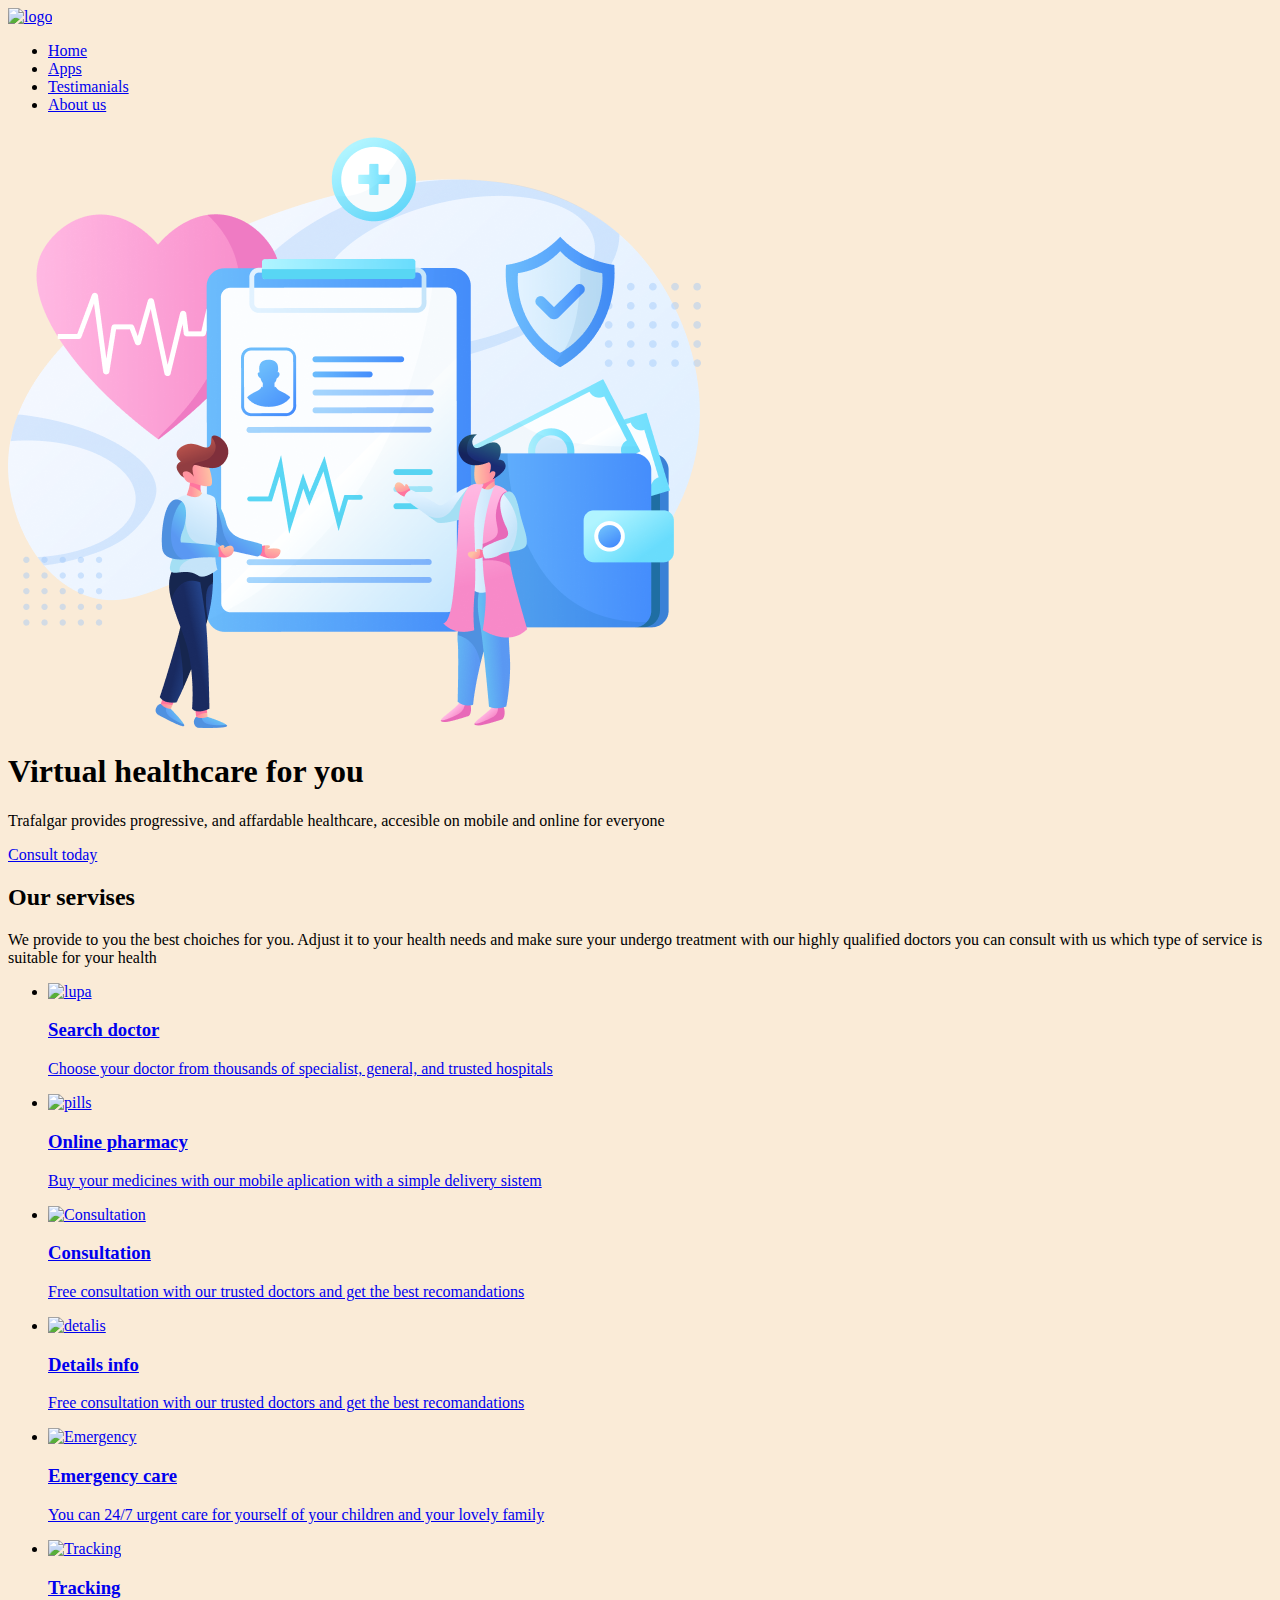
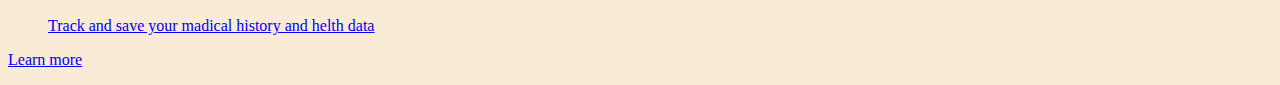
==== trfalgar8.html @ a4a5d62a "add header" ====
<!DOCTYPE html>
<html lang="en">
    <head>
        <meta charset="UTF-8">
        <title>trafalgar7</title>
        <link rel="preconnect" href="https://fonts.gstatic.com">
        <link href="https://fonts.googleapis.com/css2?family=Mulish:wght@600&display=swap" rel="stylesheet">
        <link rel="preconnect" href="https://fonts.gstatic.com">
        <link href="https://fonts.googleapis.com/css2?family=Mulish:wght@300;400;700&display=swap" rel="stylesheet">
        <link rel="stylesheet" href="styles.css">
    </head>
        <body>
            <header>
                <a href="#"><img src="logo.png" alt="logo"></a>
            <nav>
                 <ul>
                  <li>
                      <a href="#">Home</a>
                 </li>
                 <li><a href="#">Apps</a></li>
                 <li>
                     <a href="#">Testimanials</a>
                 </li>
                  <li>
                    <a href="#">About us</a>
                 </li>
                </ul>
            </nav>                    
           </header>
           <main>
               <section>
                   <img src="img/virtual.png" alt="virtual">
                   <h1>Virtual healthcare for you</h1>
                   <p>Trafalgar provides progressive, and affardable healthcare, accesible on mobile and online for everyone</p>
               </section>
               <p><a href="#">Consult today</a></p>
                <section class="services">
                    <h2 >Our servises</h2>
                    <p class="services-text">
                    We provide to you the best choiches for you. Adjust it to your health needs and make sure your undergo treatment with our highly qualified doctors you can consult with us which type of service is suitable for your health
                    </p>
                    <ul class="ul">
                    
                       <li class="li-services">
                          <a class="link-services" href="#"><img class="imges" src="img7/loop.svg" alt="lupa">
                          <h3>Search doctor</h3>
                          <p class="services-list">Choose your doctor from thousands of specialist, general, and trusted hospitals
                          </p>          
                          </a>
                         </li>
                         <li class="li-services">
                              <a class="link-services" href="#"><img class="imges" src="img7/online.svg" alt="pills">
                             <h3>Online pharmacy</h3>
                             <p class="services-list">Buy your medicines with our mobile aplication with a simple delivery sistem
                             </p>
                              </a>
                          </li>
                          <li class="li-services">
                             <a class="link-services" href="#"><img class="imges" src="img7/consultation.svg" alt="Consultation">
                             <h3>Consultation</h3>
                             <p class="services-list">Free consultation with our trusted doctors and get the best recomandations
                             </p>
                             </a>
                           </li>
                          <li class="li-services">
                              <a class="link-services" href="#"><img class="imges" src="img7/details.svg" alt="detalis">
                               <h3>Details info</h3>
                              <p class="services-list">Free consultation with our trusted doctors and get the best recomandations 
                               </p>
                              </a>
                           </li>
                          <li class="li-services">
                            <a class="link-services" href="#"><img class="imges" src="img7/emergency.svg" alt="Emergency">
                             <h3>Emergency care</h3>
                             <p class="services-list">You can 24/7 urgent care for yourself of your children and your lovely family
                             </p>
                            </a>
                           </li>
                          <li class="li-services">
                            <a class="link-services" href="#"><img class="imges" src="img7/tracking.svg" alt="Tracking">
                            <h3>Tracking</h3>
                             <p class="services-list"> Track and save your madical history and helth data</p>
                            </a>
                           </li>
                         </ul>
                                               
                   </section>
                   <p class="text-center"><a class="button" href="#">Learn more</a></p>  
        
           </main>
        
            </body>
            </html>
---- styles.css ----
body {
    background-color: antiquewhite;
}
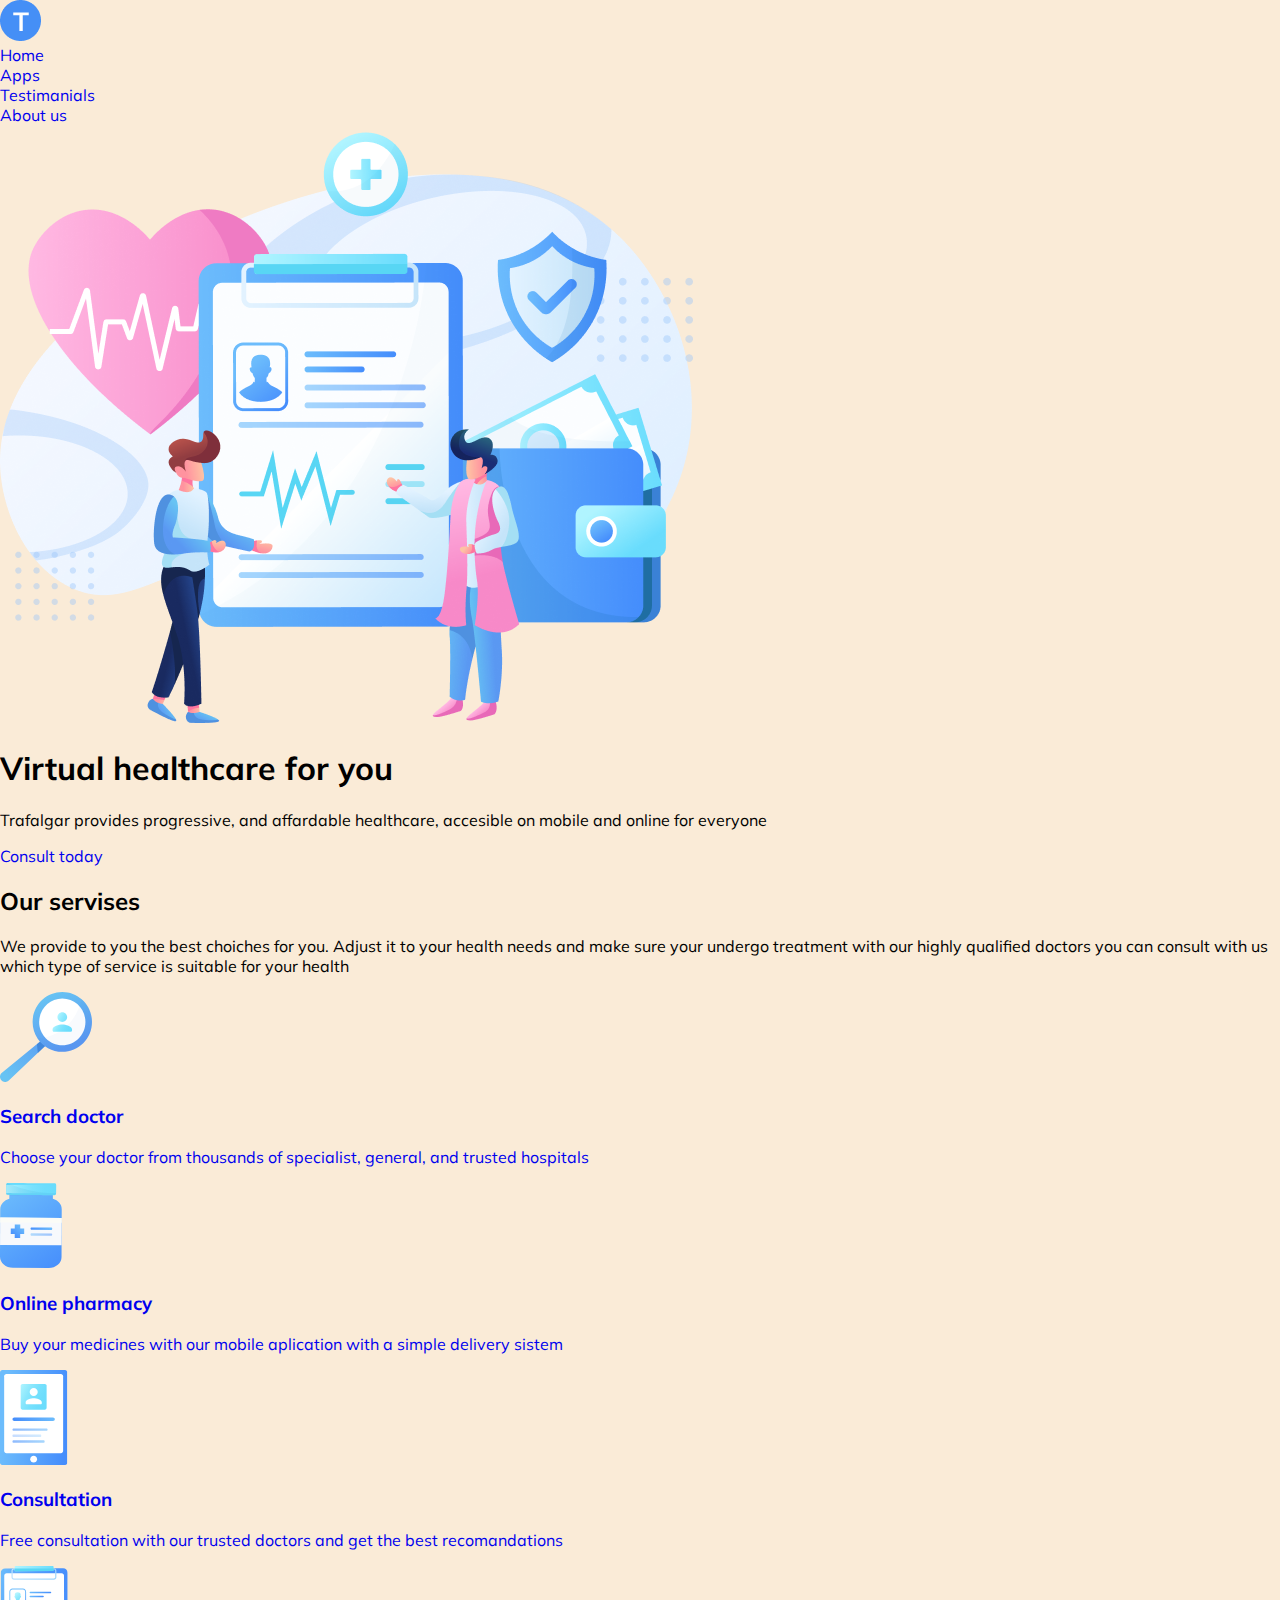
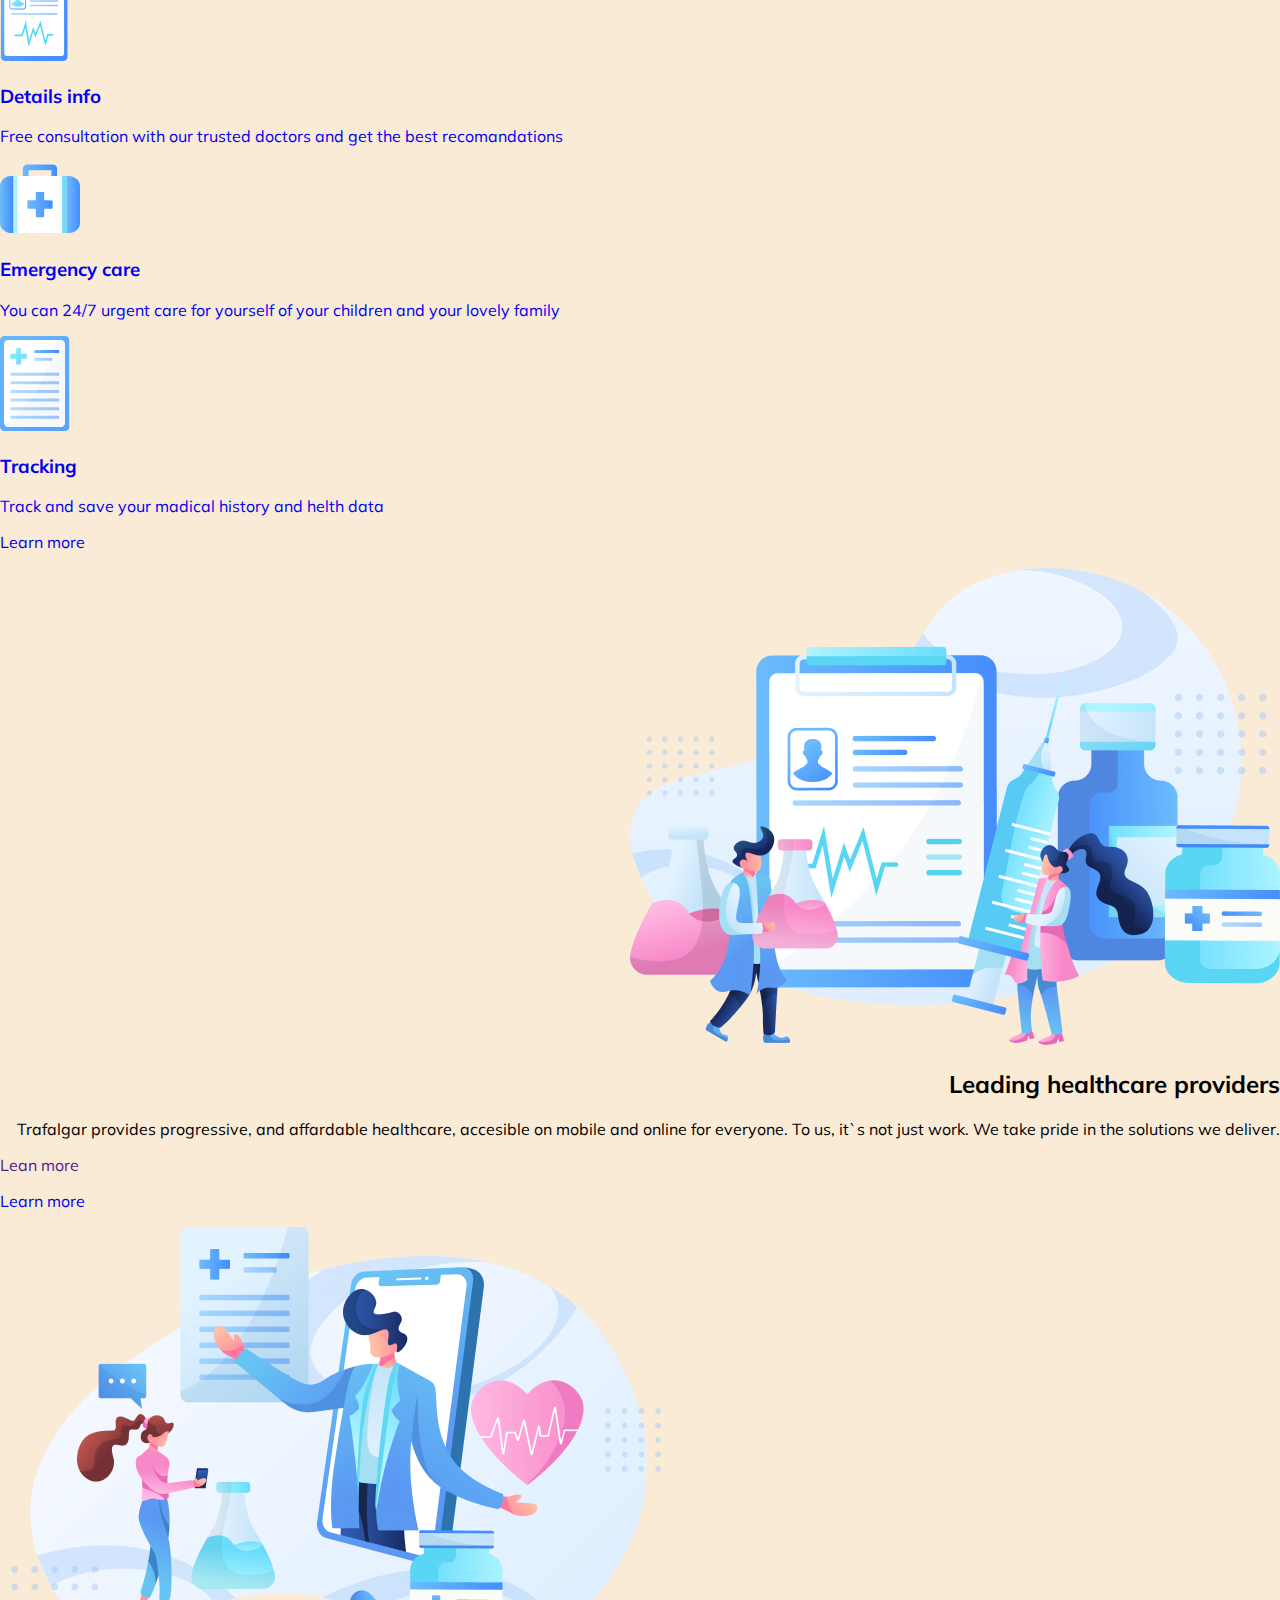
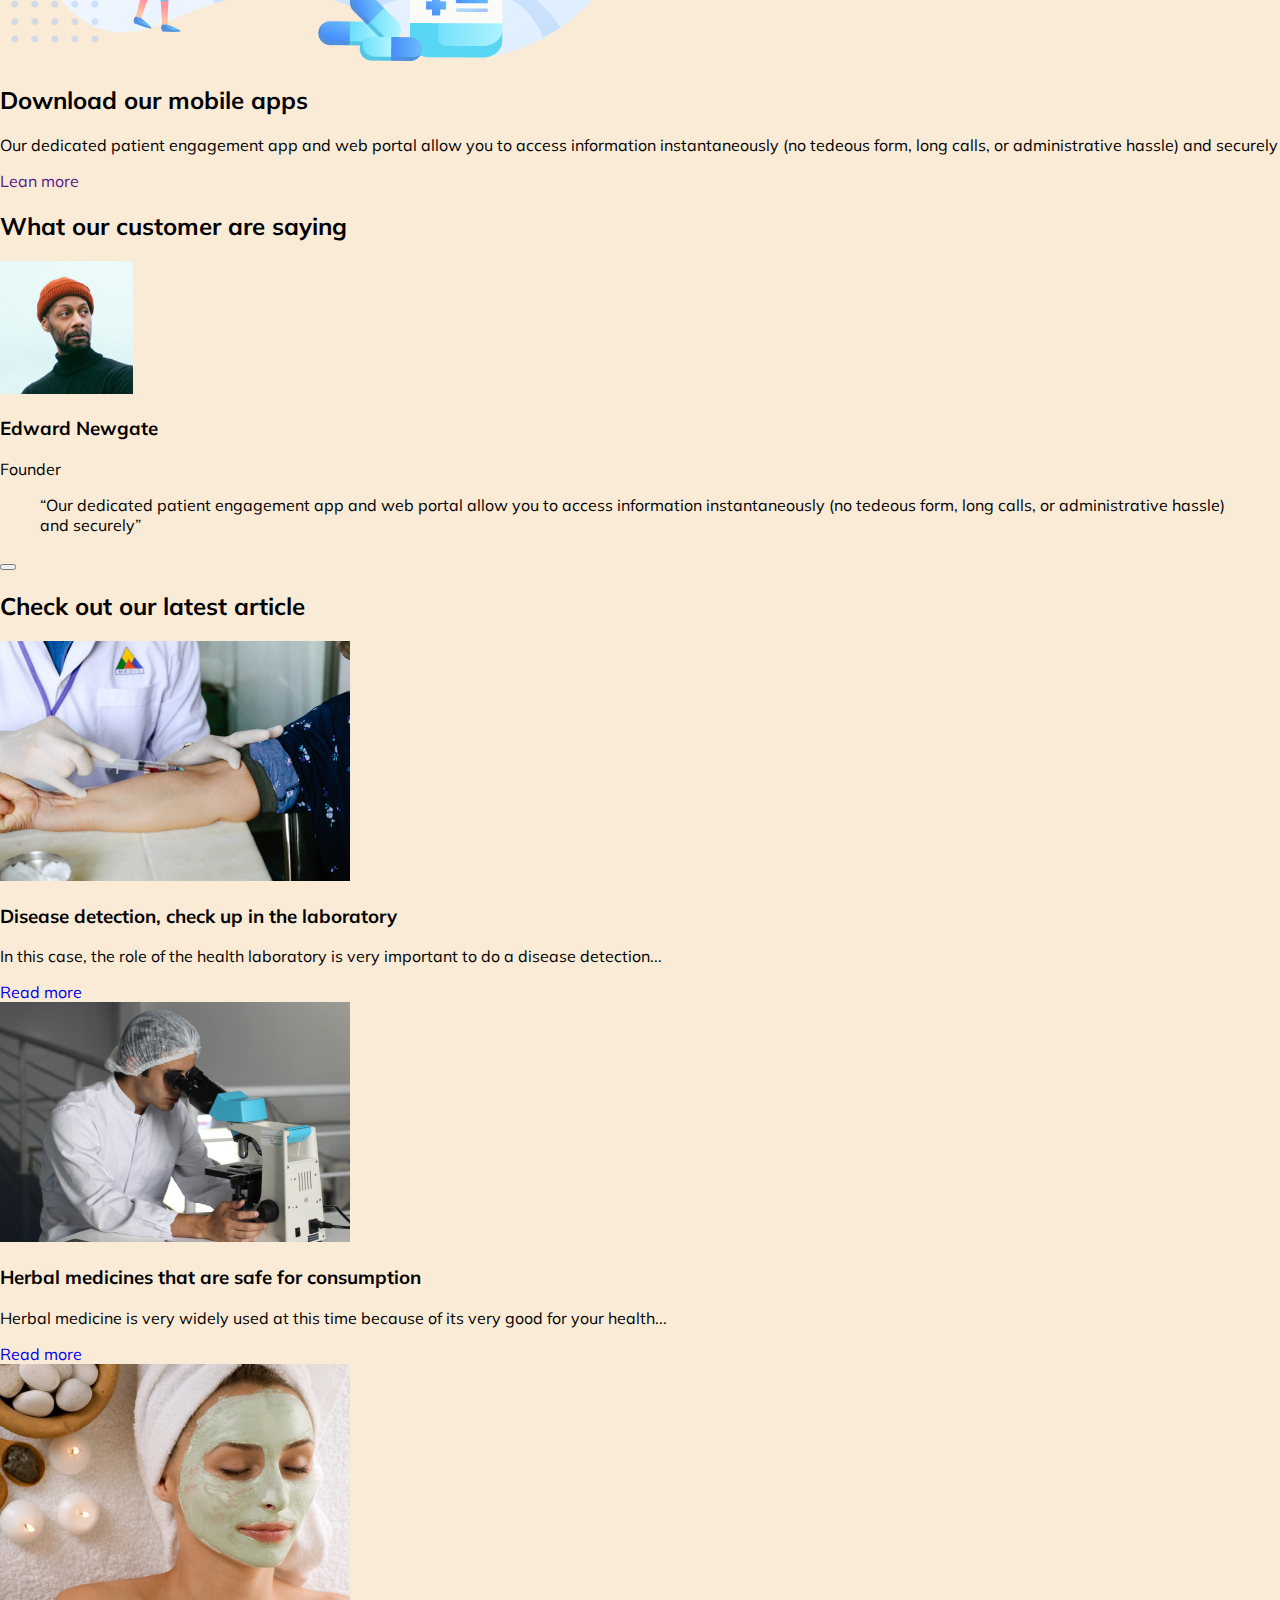
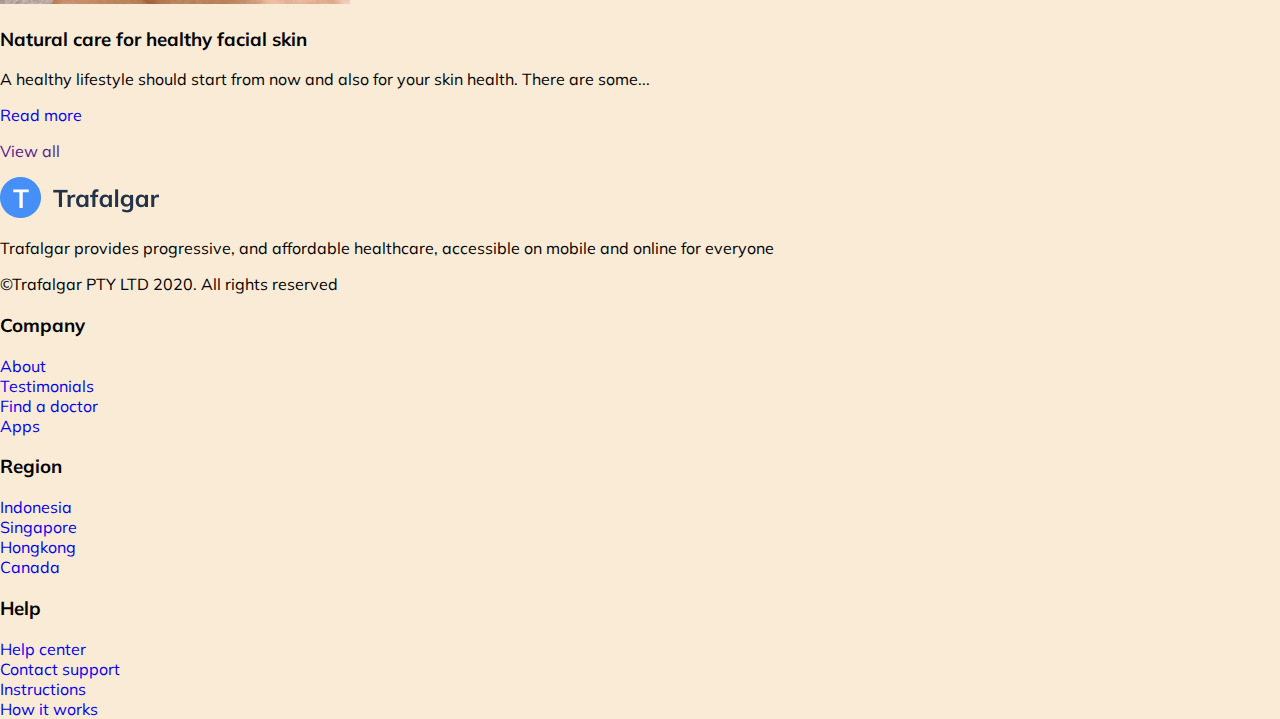
==== commit ebcd09c9: "added all section" ====
--- a/trfalgar8.html
+++ b/trfalgar8.html
@@ -2,7 +2,7 @@
 <html lang="en">
     <head>
         <meta charset="UTF-8">
-        <title>trafalgar7</title>
+        <title>trafalgar8</title>
         <link rel="preconnect" href="https://fonts.gstatic.com">
         <link href="https://fonts.googleapis.com/css2?family=Mulish:wght@600&display=swap" rel="stylesheet">
         <link rel="preconnect" href="https://fonts.gstatic.com">
@@ -10,8 +10,9 @@
         <link rel="stylesheet" href="styles.css">
     </head>
         <body>
+            <!-- header -->
             <header>
-                <a href="#"><img src="logo.png" alt="logo"></a>
+                <a href="#"><img src="img/logo2.png" alt="logo"></a>
             <nav>
                  <ul>
                   <li>
@@ -29,7 +30,7 @@
            </header>
            <main>
                <section>
-                   <img src="img/virtual.png" alt="virtual">
+                   <img class="imges" src="img/virtual.png" alt="virtual">
                    <h1>Virtual healthcare for you</h1>
                    <p>Trafalgar provides progressive, and affardable healthcare, accesible on mobile and online for everyone</p>
                </section>
@@ -42,42 +43,42 @@
                     <ul class="ul">
                     
                        <li class="li-services">
-                          <a class="link-services" href="#"><img class="imges" src="img7/loop.svg" alt="lupa">
+                          <a class="link-services" href="#"><img class="imges" src="img/loop.svg" alt="lupa">
                           <h3>Search doctor</h3>
                           <p class="services-list">Choose your doctor from thousands of specialist, general, and trusted hospitals
                           </p>          
                           </a>
                          </li>
                          <li class="li-services">
-                              <a class="link-services" href="#"><img class="imges" src="img7/online.svg" alt="pills">
+                              <a class="link-services" href="#"><img class="imges" src="img/online.svg" alt="pills">
                              <h3>Online pharmacy</h3>
                              <p class="services-list">Buy your medicines with our mobile aplication with a simple delivery sistem
                              </p>
                               </a>
                           </li>
                           <li class="li-services">
-                             <a class="link-services" href="#"><img class="imges" src="img7/consultation.svg" alt="Consultation">
+                             <a class="link-services" href="#"><img class="imges" src="img/consultation.svg" alt="Consultation">
                              <h3>Consultation</h3>
                              <p class="services-list">Free consultation with our trusted doctors and get the best recomandations
                              </p>
                              </a>
                            </li>
                           <li class="li-services">
-                              <a class="link-services" href="#"><img class="imges" src="img7/details.svg" alt="detalis">
+                              <a class="link-services" href="#"><img class="imges" src="img/details.svg" alt="detalis">
                                <h3>Details info</h3>
                               <p class="services-list">Free consultation with our trusted doctors and get the best recomandations 
                                </p>
                               </a>
                            </li>
                           <li class="li-services">
-                            <a class="link-services" href="#"><img class="imges" src="img7/emergency.svg" alt="Emergency">
+                            <a class="link-services" href="#"><img class="imges" src="img/emergency.svg" alt="Emergency">
                              <h3>Emergency care</h3>
                              <p class="services-list">You can 24/7 urgent care for yourself of your children and your lovely family
                              </p>
                             </a>
                            </li>
                           <li class="li-services">
-                            <a class="link-services" href="#"><img class="imges" src="img7/tracking.svg" alt="Tracking">
+                            <a class="link-services" href="#"><img class="imges" src="img/tracking.svg" alt="Tracking">
                             <h3>Tracking</h3>
                              <p class="services-list"> Track and save your madical history and helth data</p>
                             </a>
@@ -85,9 +86,116 @@
                          </ul>
                                                
                    </section>
-                   <p class="text-center"><a class="button" href="#">Learn more</a></p>  
+                   <p><a class="button" href="#">Learn more</a></p>  
+                   <section style="text-align: right;">
+                    <img src="img/leading.png" alt="leading">
+                    <h2>Leading healthcare providers</h2>
+                    <p>Trafalgar provides progressive, and affardable healthcare, accesible on mobile and online for everyone. To us, it`s not just work. We take pride in the solutions we deliver.
+                    </p>
+                                          
+                </section>
+                <p>
+                    <a href="">Lean more</a>
+                </p> 
+            </section>
+            <p><a class="button" href="#">Learn more</a></p>  
+            <section>
+             <img src="img/download.png" alt="download">
+             <h2>Download our mobile apps</h2>
+             <p>Our dedicated patient engagement app and 
+                web portal allow you to access information instantaneously (no tedeous form, long calls, 
+                or administrative hassle) and securely</p>
+                                   
+         </section>
+         <p>
+             <a href="">Lean more</a>
+         </p> 
+         <section>
+             <h2>What our customer are saying</h2>
+             <img src="img/edward.png" alt="edward">
+             <h3>Edward Newgate</h3>
+             <p>Founder</p>
+             <blockquote>“Our dedicated patient engagement app and 
+                web portal allow you to access information instantaneously (no tedeous form, long calls, 
+                or administrative hassle) and securely”</blockquote>
+         </section>
+         <div><button></button></div>
+         <section>
+             <h2>Check out our latest article</h2>
+             <ul>
+                 <li>
+                     <img src="img/desiase.png" alt="desiase">
+                     <h3>Disease detection, check 
+                        up in the laboratory</h3>
+                        <p>In this case, the role of the health laboratory is very important to do
+                            a disease detection...</p>
+                            <a href="#">Read more</a>
+                 </li>
+                 <li>
+                    <img src="img/herbal.png" alt="herbal">
+                    <h3>Herbal medicines that are 
+                        safe for consumption</h3>
+                       <p>Herbal medicine is very widely used at this time because of its very good for your health...</p>
+                           <a href="#">Read more</a>
+                </li>
+                <li>
+                    <img src="img/natural.png" alt="natural">
+                    <h3>Natural care for healthy 
+                        facial skin</h3>
+                       <p>A healthy lifestyle should start from now and also for your skin health.
+                        There are some...</p>
+                           <a href="#">Read more</a>
+                </li>
+             </ul>
+         </section>
+         <p>
+            <a href="">View all</a>
+        </p> 
         
            </main>
+           <footer>
+               <img src="img/logo.png" alt="logo">
+               <p>Trafalgar provides progressive, and affordable healthcare, accessible on mobile and online 
+                for everyone</p>
+                <p>©Trafalgar PTY LTD 2020. All rights reserved</p>
+
+                <h3>Company</h3>
+                <ul>
+                    <li>
+                       <a href="#">About</a> 
+                    </li>
+                    <li>
+                    <a href="#">Testimonials</a></li>
+                    <li>
+                        <a href="#">Find a doctor</a></li>
+                    <li>
+                        <a href="#">Apps</a></li>
+                </ul>
+                <h3>Region</h3>
+                <ul>
+                    <li>
+                       <a href="#">Indonesia</a> 
+                    </li>
+                    <li>
+                    <a href="#">Singapore</a></li>
+                    <li>
+                        <a href="#">Hongkong</a></li>
+                    <li>
+                        <a href="#">Canada</a></li>
+                </ul>
+                <h3>Help</h3>
+                <ul>
+                    <li>
+                       <a href="#">Help center</a> 
+                    </li>
+                    <li>
+                    <a href="#">Contact support</a></li>
+                    <li>
+                        <a href="#">Instructions</a></li>
+                    <li>
+                        <a href="#">How it works</a></li>
+                </ul>
+           </footer>
         
             </body>
             </html>
--- a/styles.css
+++ b/styles.css
@@ -1,3 +1,20 @@
 body {
+    font-family: 'Mulish', sans-serif;
+    margin: 0;
+    padding: 0;
     background-color: antiquewhite;
-}+    }
+    ul {
+        margin: 0;
+        padding: 0;
+    }
+    li {
+        list-style: none;
+    }
+    a {
+        text-decoration: none;
+    }
+    * {
+        box-sizing: border-box;
+    
+    }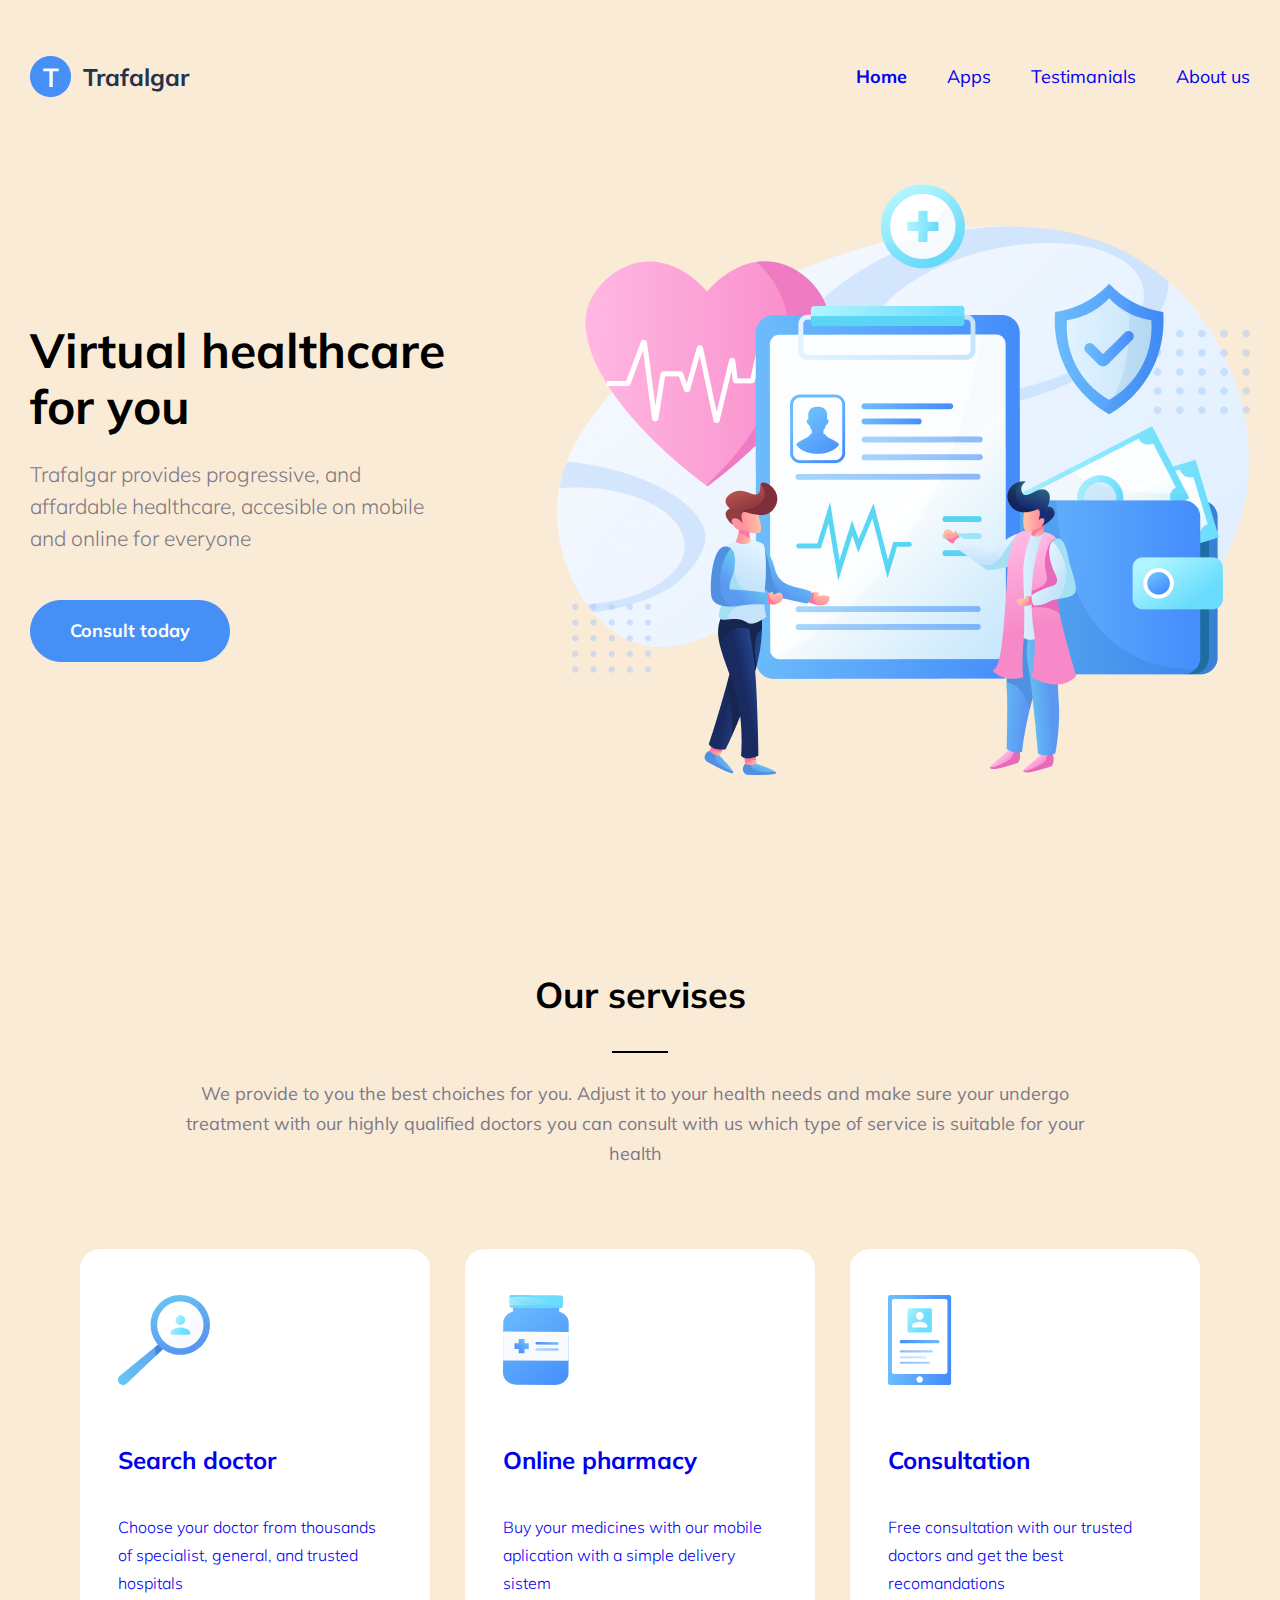
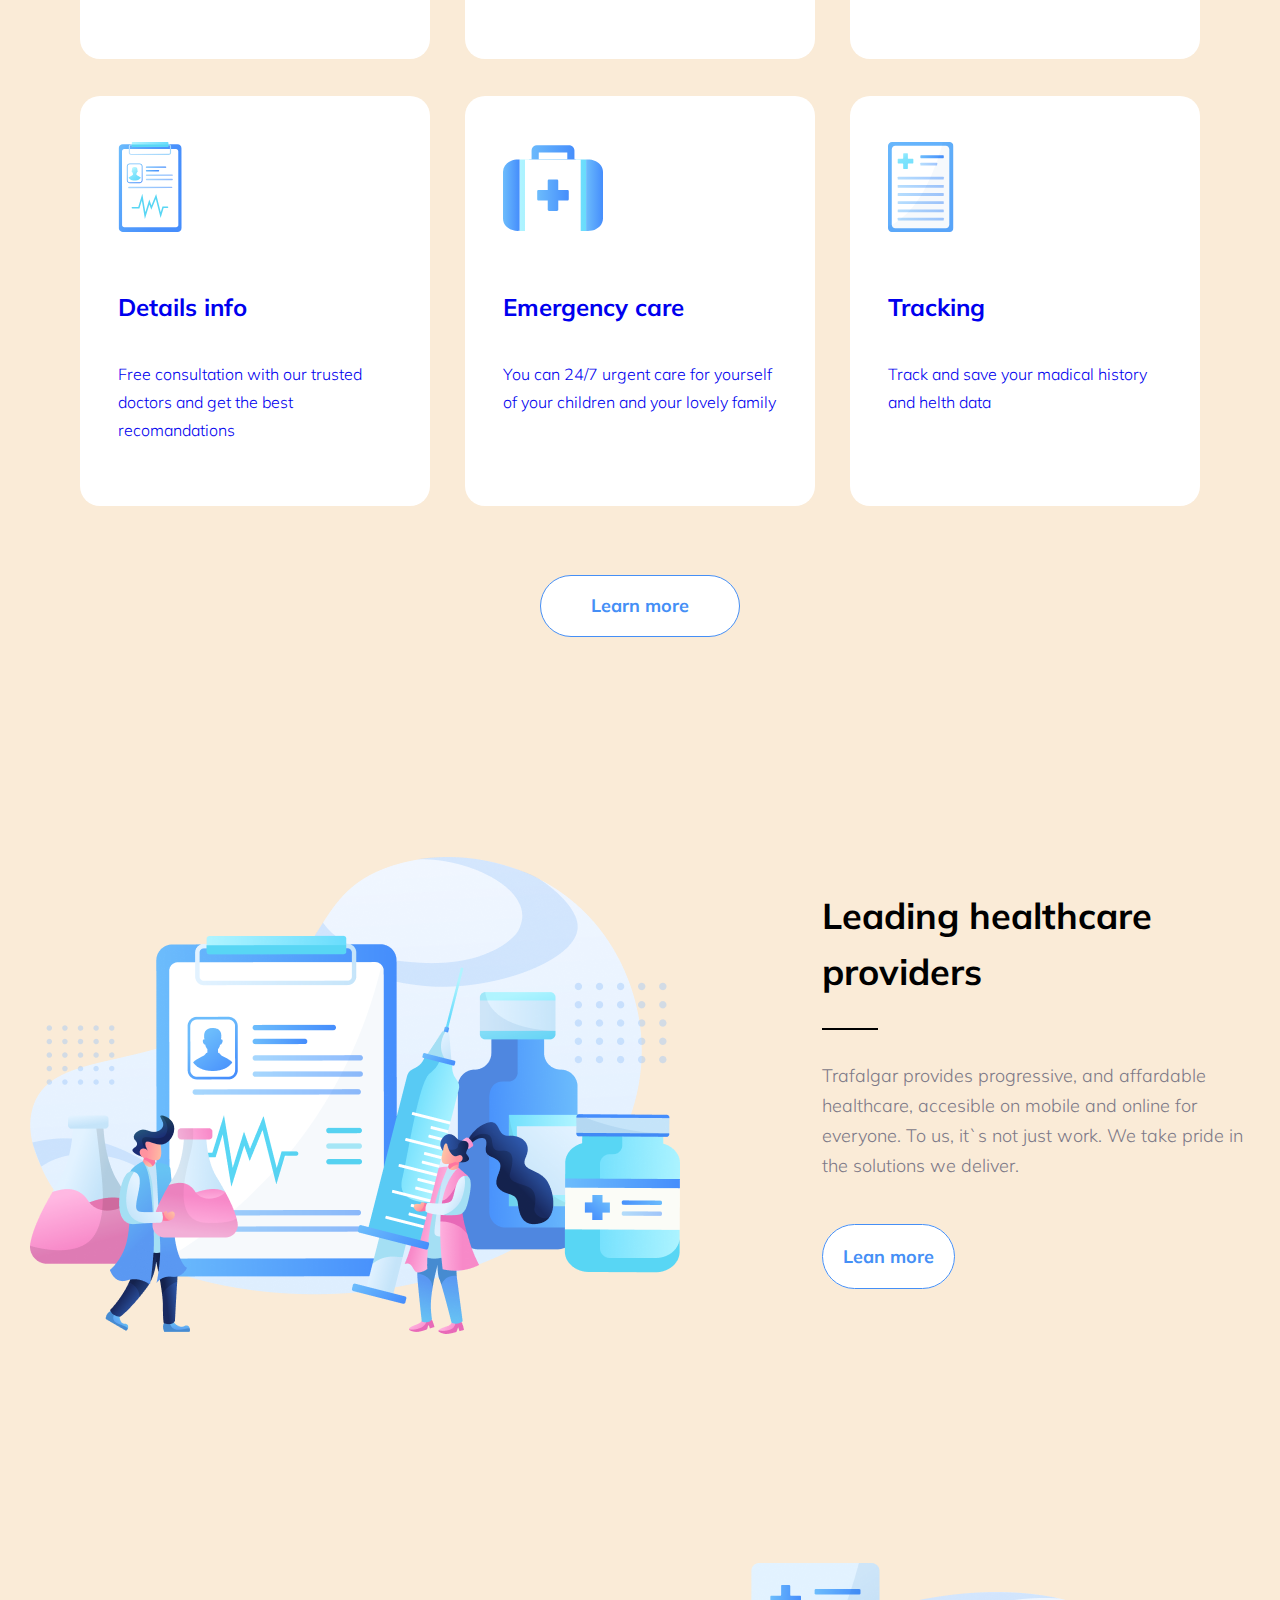
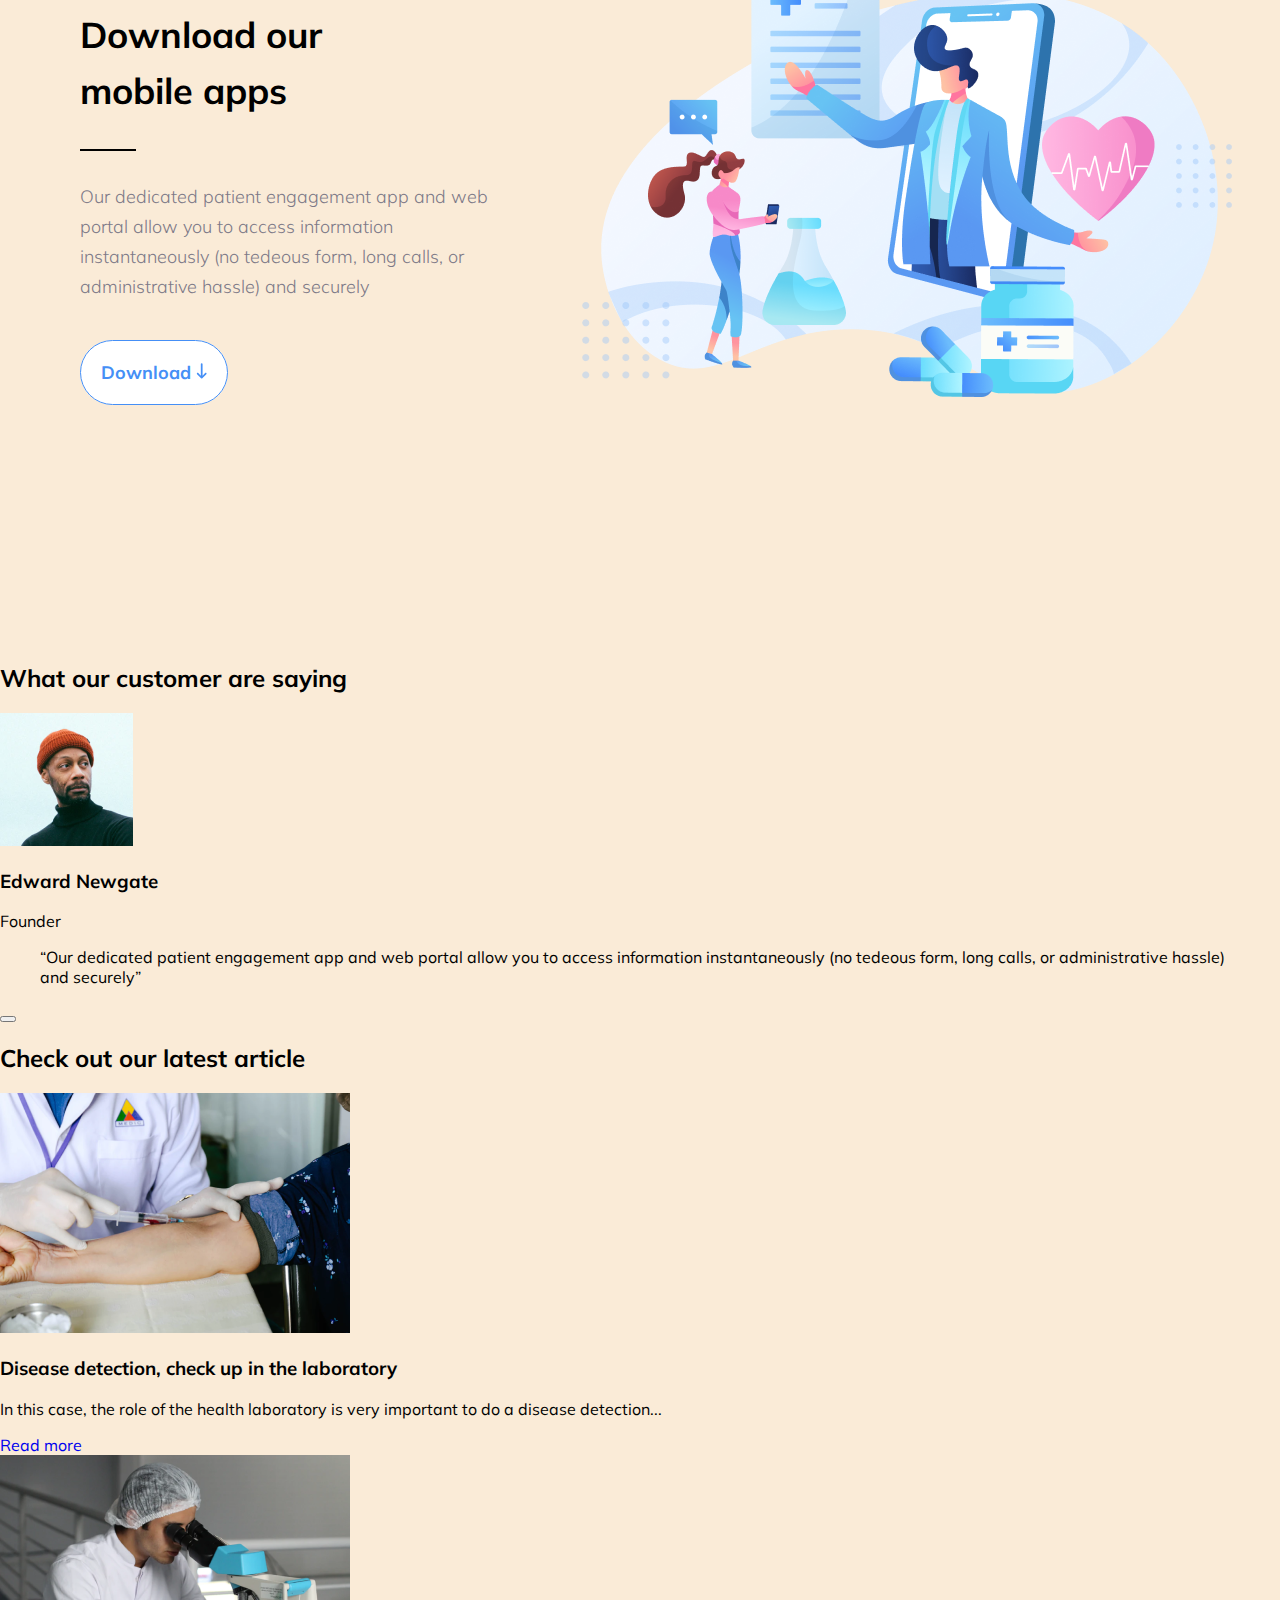
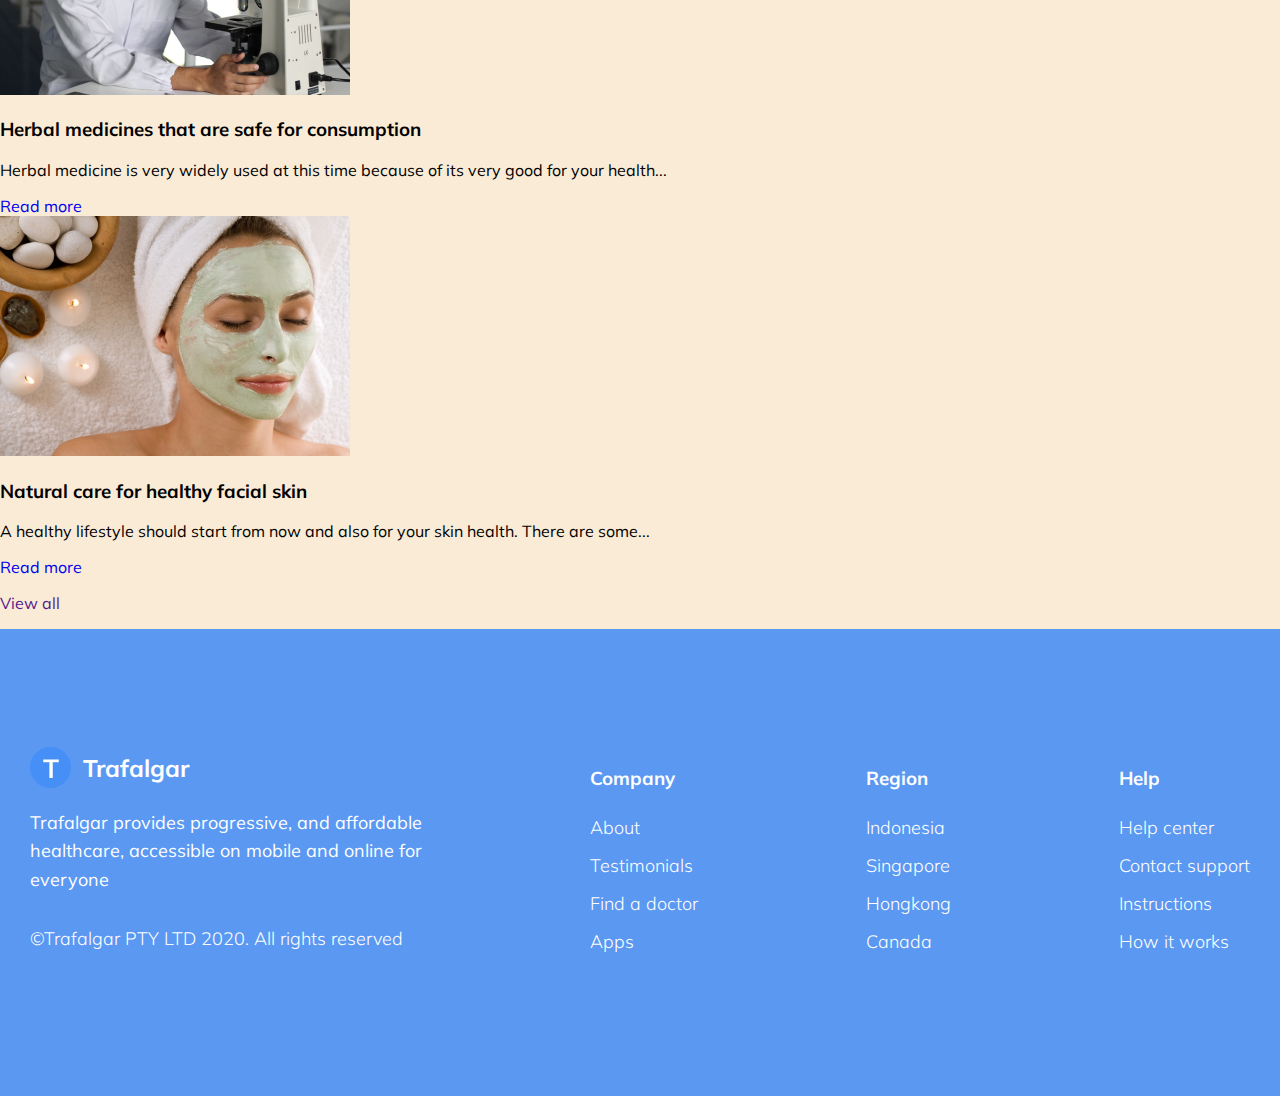
==== commit f72963d5: "added three section and footer" ====
--- a/trfalgar8.html
+++ b/trfalgar8.html
@@ -3,39 +3,41 @@
     <head>
         <meta charset="UTF-8">
         <title>trafalgar8</title>
-        <link rel="preconnect" href="https://fonts.gstatic.com">
-        <link href="https://fonts.googleapis.com/css2?family=Mulish:wght@600&display=swap" rel="stylesheet">
-        <link rel="preconnect" href="https://fonts.gstatic.com">
-        <link href="https://fonts.googleapis.com/css2?family=Mulish:wght@300;400;700&display=swap" rel="stylesheet">
         <link rel="stylesheet" href="styles.css">
     </head>
         <body>
             <!-- header -->
-            <header>
-                <a href="#"><img src="img/logo2.png" alt="logo"></a>
+            <header class="container-full">
+                <a class="logo" href="#"><img src="img/logo2.png" alt="logo"><span>Trafalgar</span></a>
             <nav>
-                 <ul>
+                 <ul class="nav-list">
                   <li>
-                      <a href="#">Home</a>
-                 </li>
-                 <li><a href="#">Apps</a></li>
+                      <a class="nav-link Home" href="#">Home</a>
+                 </li>
+                 <li><a class="nav-link" href="#">Apps</a></li>
                  <li>
-                     <a href="#">Testimanials</a>
+                     <a class="nav-link" href="#">Testimanials</a>
                  </li>
                   <li>
-                    <a href="#">About us</a>
+                    <a class="nav-link" href="#">About us</a>
                  </li>
                 </ul>
             </nav>                    
            </header>
+           <!-- end header -->
+           <!-- start main -->
            <main>
-               <section>
-                   <img class="imges" src="img/virtual.png" alt="virtual">
-                   <h1>Virtual healthcare for you</h1>
+               <section class="virtual container-full">
+                   
+                   <div class="container-virtual" >
+                       <h1>Virtual healthcare for you</h1>
                    <p>Trafalgar provides progressive, and affardable healthcare, accesible on mobile and online for everyone</p>
-               </section>
-               <p><a href="#">Consult today</a></p>
-                <section class="services">
+                   <button class="button-fill">Consult today</button>
+                </div>
+                <img class="virtual-img" src="img/virtual.png" alt="virtual">
+                </section>
+               
+                <section class="services container">
                     <h2 >Our servises</h2>
                     <p class="services-text">
                     We provide to you the best choiches for you. Adjust it to your health needs and make sure your undergo treatment with our highly qualified doctors you can consult with us which type of service is suitable for your health
@@ -86,30 +88,33 @@
                          </ul>
                                                
                    </section>
-                   <p><a class="button" href="#">Learn more</a></p>  
-                   <section style="text-align: right;">
-                    <img src="img/leading.png" alt="leading">
-                    <h2>Leading healthcare providers</h2>
+                  <p class="text-center"><a class="button" href="#">Learn more</a></p>
+                   <section class="container-full leading">
+                    <img class="leading-img" src="img/leading.png" alt="leading">
+                    <div>
+                        <h2>Leading healthcare providers</h2>
                     <p>Trafalgar provides progressive, and affardable healthcare, accesible on mobile and online for everyone. To us, it`s not just work. We take pride in the solutions we deliver.
                     </p>
-                                          
+                    <p>
+                        <a class="button" href="#">Lean more</a>
+                    </p> 
+                </div>                
                 </section>
-                <p>
-                    <a href="">Lean more</a>
-                </p> 
-            </section>
-            <p><a class="button" href="#">Learn more</a></p>  
-            <section>
-             <img src="img/download.png" alt="download">
+                     
+              <section class="download container">
+             <div>
              <h2>Download our mobile apps</h2>
              <p>Our dedicated patient engagement app and 
                 web portal allow you to access information instantaneously (no tedeous form, long calls, 
                 or administrative hassle) and securely</p>
+                
+                    <a class="button" href="#">Download   <img src="img/Vector.svg" alt="vector down"></a>
+                 
+            </div>
+                <img class="download-img" src="img/download.png" alt="download">
                                    
          </section>
-         <p>
-             <a href="">Lean more</a>
-         </p> 
+        
          <section>
              <h2>What our customer are saying</h2>
              <img src="img/edward.png" alt="edward">
@@ -154,12 +159,18 @@
         
            </main>
            <footer>
-               <img src="img/logo.png" alt="logo">
+               <div class="container-full footer-container">
+                   <section class="credentials">
+                       <a class="logo logo-white" href="#"><img class="logo-white-img" src="img/logo2.png" alt="logo-white"><span>Trafalgar</span></a>              
                <p>Trafalgar provides progressive, and affordable healthcare, accessible on mobile and online 
                 for everyone</p>
-                <p>©Trafalgar PTY LTD 2020. All rights reserved</p>
+                <p class="text-small">©Trafalgar PTY LTD 2020. All rights reserved</p>
+                   </section>
+               
+               <section class="navigation">
 
-                <h3>Company</h3>
+                <h3><a href="#">Company</a></h3>
+                <nav>
                 <ul>
                     <li>
                        <a href="#">About</a> 
@@ -171,7 +182,12 @@
                     <li>
                         <a href="#">Apps</a></li>
                 </ul>
-                <h3>Region</h3>
+            </nav>
+               </section>
+
+            <section class="navigation">
+                <h3><a href="#">Region</a></h3>
+                <nav>
                 <ul>
                     <li>
                        <a href="#">Indonesia</a> 
@@ -183,7 +199,11 @@
                     <li>
                         <a href="#">Canada</a></li>
                 </ul>
-                <h3>Help</h3>
+            </nav>
+        </section>
+            <section class="navigation">
+                <h3><a href="#">Help</a></h3>
+                <nav>
                 <ul>
                     <li>
                        <a href="#">Help center</a> 
@@ -195,6 +215,9 @@
                     <li>
                         <a href="#">How it works</a></li>
                 </ul>
+            </nav>
+            </section>
+        </div>
            </footer>
         
             </body>
--- a/styles.css
+++ b/styles.css
@@ -1,3 +1,8 @@
+/* Global */
+@import url(https://fonts.googleapis.com/css2?family=Mulish:wght@300;400;700&display=swap);
+@import url(https://fonts.googleapis.com/css2?family=Mulish:wght@600&display=swap);
+@import "reset.css";
+
 body {
     font-family: 'Mulish', sans-serif;
     margin: 0;
@@ -17,4 +22,374 @@
     * {
         box-sizing: border-box;
     
-    }+    }
+    /* header */
+    .container {
+        width: 1120px;
+        margin-left: auto;
+        margin-right: auto;
+    }
+    .container-full {
+        width: 1220px;
+        margin-left: auto;
+        margin-right: auto;
+
+    }
+    header {
+        padding-top: 56px;
+        padding-bottom: 80px;
+        display: flex;
+        justify-content: space-between;
+        align-items: center;
+    }
+    .logo {
+        display: flex;
+        align-items: center;
+    }
+    .logo img {
+        margin-right: 12px;
+    }
+    .logo span {
+        font-size: 24px;
+        font-weight: 700;
+        line-height: 1.25;
+        color: #233348;
+    }
+    .nav-list {
+        display: flex;
+        justify-content: space-between;
+        font-size: 18px;
+        line-height: 1.28;
+        color: #233348;
+    }
+    .nav-list li {
+        margin-right:40px ;
+       }
+    .nav-list li:last-of-type {
+        margin-right: 0;
+    }
+    .Home {
+        font-weight: 700;
+    }
+    /* start main */
+    /* section virtual */
+    .virtual {
+        display: flex;
+        justify-content: space-between;
+        align-items: center;
+        margin-bottom: 192px;
+
+    }
+    .container-virtual {
+
+    }
+    .virtual-img {
+        margin-left: 110px;
+
+    }
+    .container-virtual h1 {
+        font-weight: 700;
+        font-size: 48px;
+        font-style: normal;
+        line-height: 1.17;
+        color: #000000;
+        margin-bottom: 25px;
+
+    }
+    .container-virtual p {
+        font-weight: 300;
+         font-size: 21px;
+         font-style: normal;
+         line-height: 1.52;
+         color: #7D7987;
+         margin-bottom: 45px;
+    }
+
+    .button {
+       min-width: 200px;
+       font-weight: bold;
+       font-size: 18px;
+       line-height: 1.1;
+       font-family: inherit;
+       border-radius: 55px;
+       border: 1px solid #458FF6;
+       padding: 20px;
+       text-align: center;
+       background-color: white;
+        
+    }
+    .button-fill {
+        background-color: #458FF6;
+        color: white;
+    }
+        /* end section virtual */
+        /* start section services */
+        .services {
+            margin-bottom: 69px;
+        }
+            
+             
+         .services h2 {
+            font-size: 36px;
+            line-height: 1.56;
+            font-weight: 700;
+            font-style: normal;
+            text-align: center;
+            margin-top: 0;
+            margin-bottom: 26px;
+            text-align: center;
+           
+            
+        }
+        .services h2::after {
+            content: ' ';
+            display: block;
+            width: 56px;
+            height: 2px;
+            background-color: black;
+            margin-left: auto;
+            margin-right: auto;
+            margin-top: 28px;
+        }
+        .services-text {
+            font-size: 18px;
+            line-height: 1.67;
+            font-style: normal;
+            text-align: center;
+            color: #7D7987;
+            margin-bottom: 80px;
+            width: 950px;
+            margin-left: 80px;
+        }
+        .li-services h3 {
+            font-size: 24px;
+            line-height: 2.33;
+            font-weight: 700;
+            font-style: normal;
+        }
+        .services-list {
+            font-size: 16px;
+            line-height: 1.75;
+            font-style: normal;
+            font-weight: 300;
+        }
+        .text-center {
+            display: flex;
+            justify-content: center;
+        }
+        .ul {
+            display: flex;
+            justify-content: space-between;
+            flex-wrap: wrap;
+        }
+        .ul li {
+            width: 350px;
+            background-color: white;
+            margin-bottom: 37px;
+            border-radius: 20px;
+            overflow: hidden;
+            padding: 46px 38px;
+        }
+        .ul img {
+            height: 90px;
+            margin-bottom: 20px;
+        }
+        .ul li:nth-last-child(-n + 3) {
+            margin-bottom: 0;
+        }
+        .text-center a {
+            text-align: center;
+           
+        }
+        .button {
+            min-width: 200px;
+            font-weight: bold;
+            font-size: 18px;
+            line-height: 1.1;
+            font-family: inherit;
+            border-radius: 55px;
+            border: 1px solid #458FF6;
+            padding: 20px;
+            text-align: center;
+            color: #458FF6 ;
+        }
+        .button-fill {
+            background-color:#458FF6;
+            color: white;
+            min-width: 200px;
+            font-weight: bold;
+            font-size: 18px;
+            line-height: 1.1;
+            font-family: inherit;
+            border-radius: 55px;
+            border: 1px solid #458FF6;
+            padding: 20px;
+            text-align: center;
+        }
+        /* end section services */
+        /* start section leading */
+        .leading {
+            margin-bottom: 229px;
+            margin-top: 220px;
+           display: flex;
+           justify-content: space-between;
+          align-items: center;
+        }
+        .leading h2 {
+            font-weight: 700;
+            font-size: 36px;
+            font-style: normal;
+            line-height: 1.56;
+            width: 481px;
+        }
+        .leading h2::after {
+            content: ' ';
+            display: block;
+            width: 56px;
+            height: 2px;
+            background-color: black;
+            margin-top: 28px;
+            margin-bottom: 31px;
+
+        }
+        .leading p {
+            font-weight: 300;
+            font-size: 18px;
+            font-style: normal;
+            line-height: 1.67;
+            color: #7D7987;
+            margin-bottom: 61px;
+            width: 450px;
+        }
+            .leading-img {
+                margin-right:142px;
+            }
+        
+        .button {
+            min-width: 200px;
+            font-weight: bold;
+            font-size: 18px;
+            line-height: 1.1;
+            font-family: inherit;
+            border-radius: 55px;
+            border: 1px solid #458FF6;
+            padding: 20px;
+            text-align: center;
+            color: #458FF6 ;
+        }
+
+        /* end section leading */
+        /* start section download */
+        .download {
+            margin-bottom: 266px;
+            display: flex;
+           justify-content: space-between;
+          align-items: center;
+        }
+        .download h2 {
+            font-weight: 700;
+            font-size: 36px;
+            font-style: normal;
+            line-height: 1.56;
+            width: 254px;
+        }
+        .download h2::after {
+            content: ' ';
+            display: block;
+            width: 56px;
+            height: 2px;
+            background-color: black;
+           
+            margin-top: 30px;
+            margin-bottom: 31px;
+
+        }
+        .download p {
+            font-weight: 300;
+            font-size: 18px;
+            font-style: normal;
+            line-height: 1.67;
+            color: #7D7987;
+            margin-bottom: 61px;
+            width: 420px;
+        }
+            .download-img {
+             margin-left: 71px;
+            }
+        
+        .button {
+            min-width: 200px;
+            font-weight: bold;
+            font-size: 18px;
+            line-height: 1.1;
+            font-family: inherit;
+            border-radius: 55px;
+            border: 1px solid #458FF6;
+            padding: 20px;
+            text-align: center;
+            color: #458FF6 ;
+        }
+        /* end sectiondownload */
+        /*  start footer */
+        footer {
+          background-color:#5A98F2;
+          color: white;
+          padding-top: 118px;
+          padding-bottom: 112px;
+        }
+        .footer-container {
+            display: flex;
+            justify-content: space-between;           
+        }
+        .navigation {
+         
+        }
+        footer a {
+            color: inherit;
+        }
+        .credentials {
+            width: 392px;
+
+        }
+        .credentials p {
+            font-size: 18px;
+            font-style: normal;
+            line-height: 1.56;
+            margin-bottom: 31px;
+
+        }
+        .text-small {
+            font-weight: 300;
+            font-size: 16px;
+            font-style: normal;
+            line-height: 1.75
+
+        }
+        .credentials .logo-white {
+            margin-bottom: 21px;
+        }
+        .footer-container span {
+            font-size: 24px;
+            font-weight: 700;
+            line-height: 1.25;
+            color: white;
+        }
+        
+        }
+        .navigation h3 {
+            font-size: 20px;
+            font-weight: 700;
+            line-height: 1.1;
+        }
+        .navigation li a{
+            font-size: 18px;
+            font-weight: 300;
+            line-height: 2.11;
+        }
+        .navigation li {
+            
+        }
+
+
+        
+       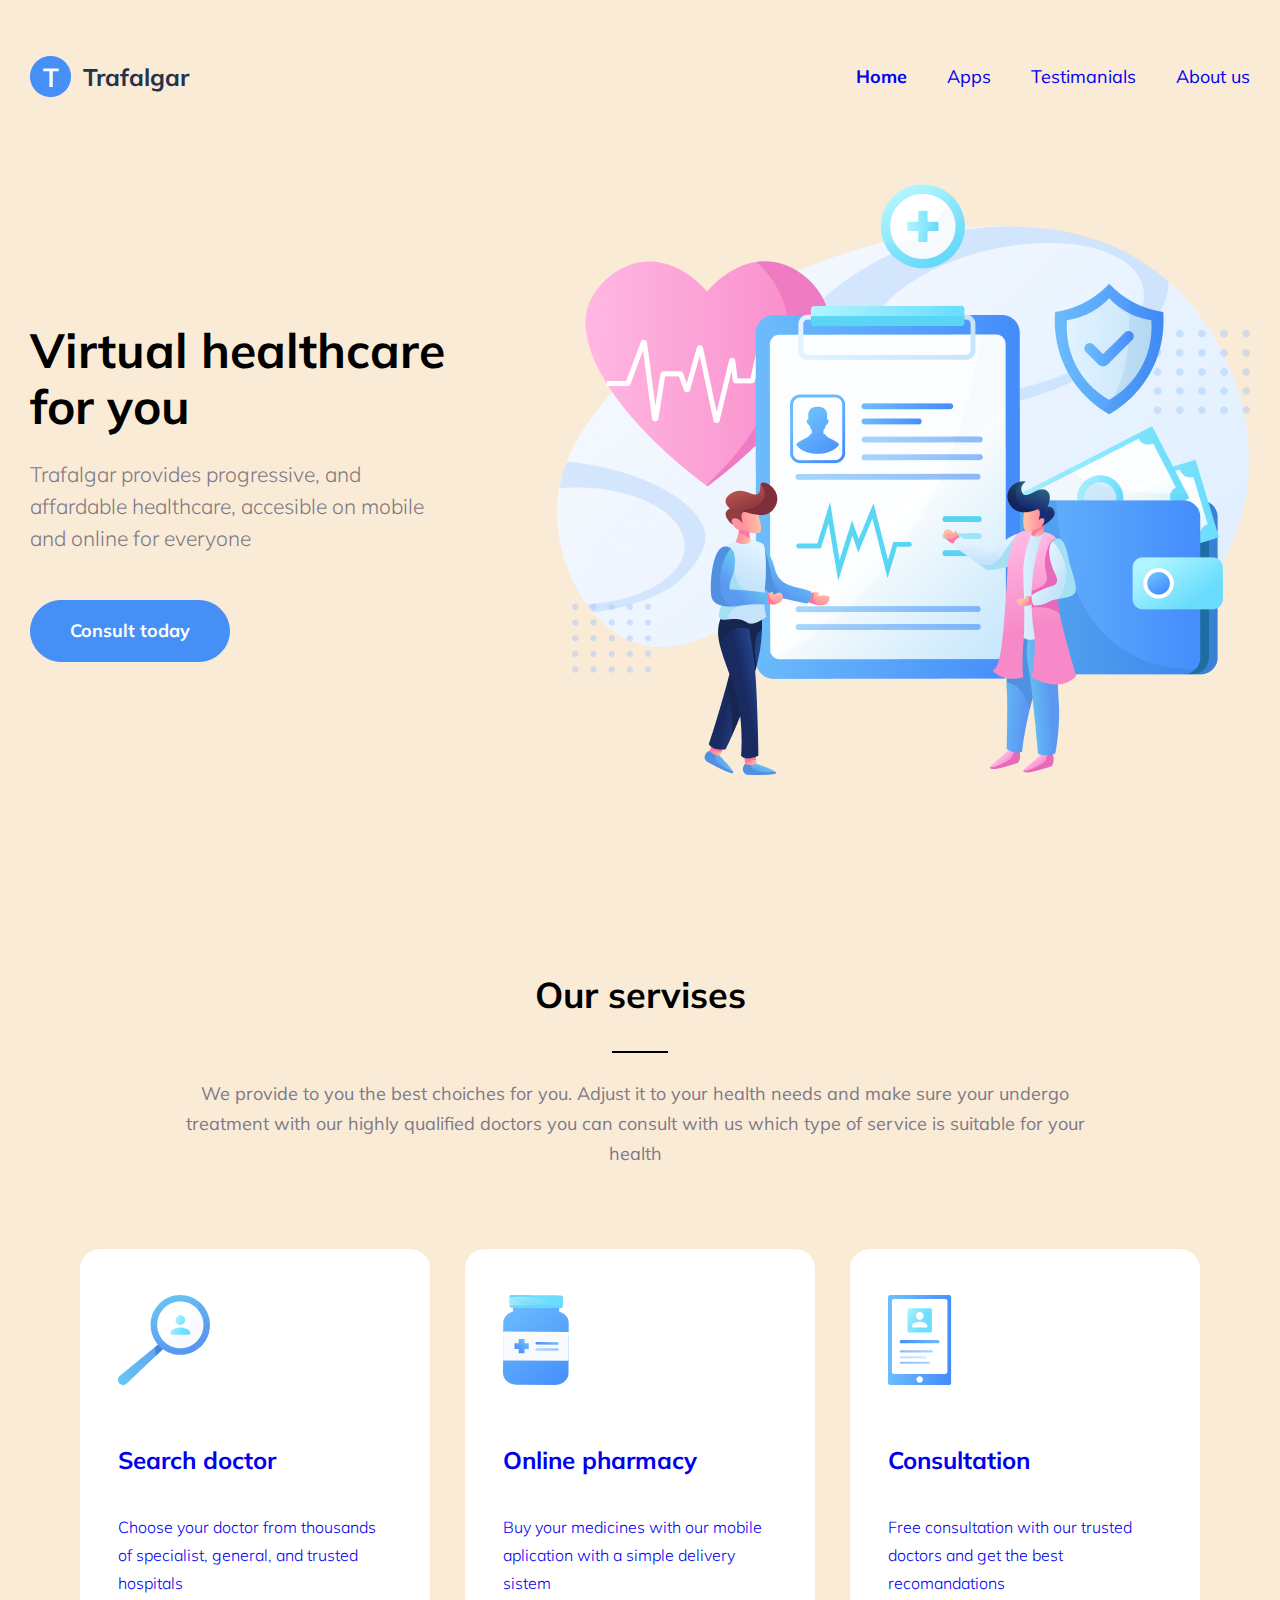
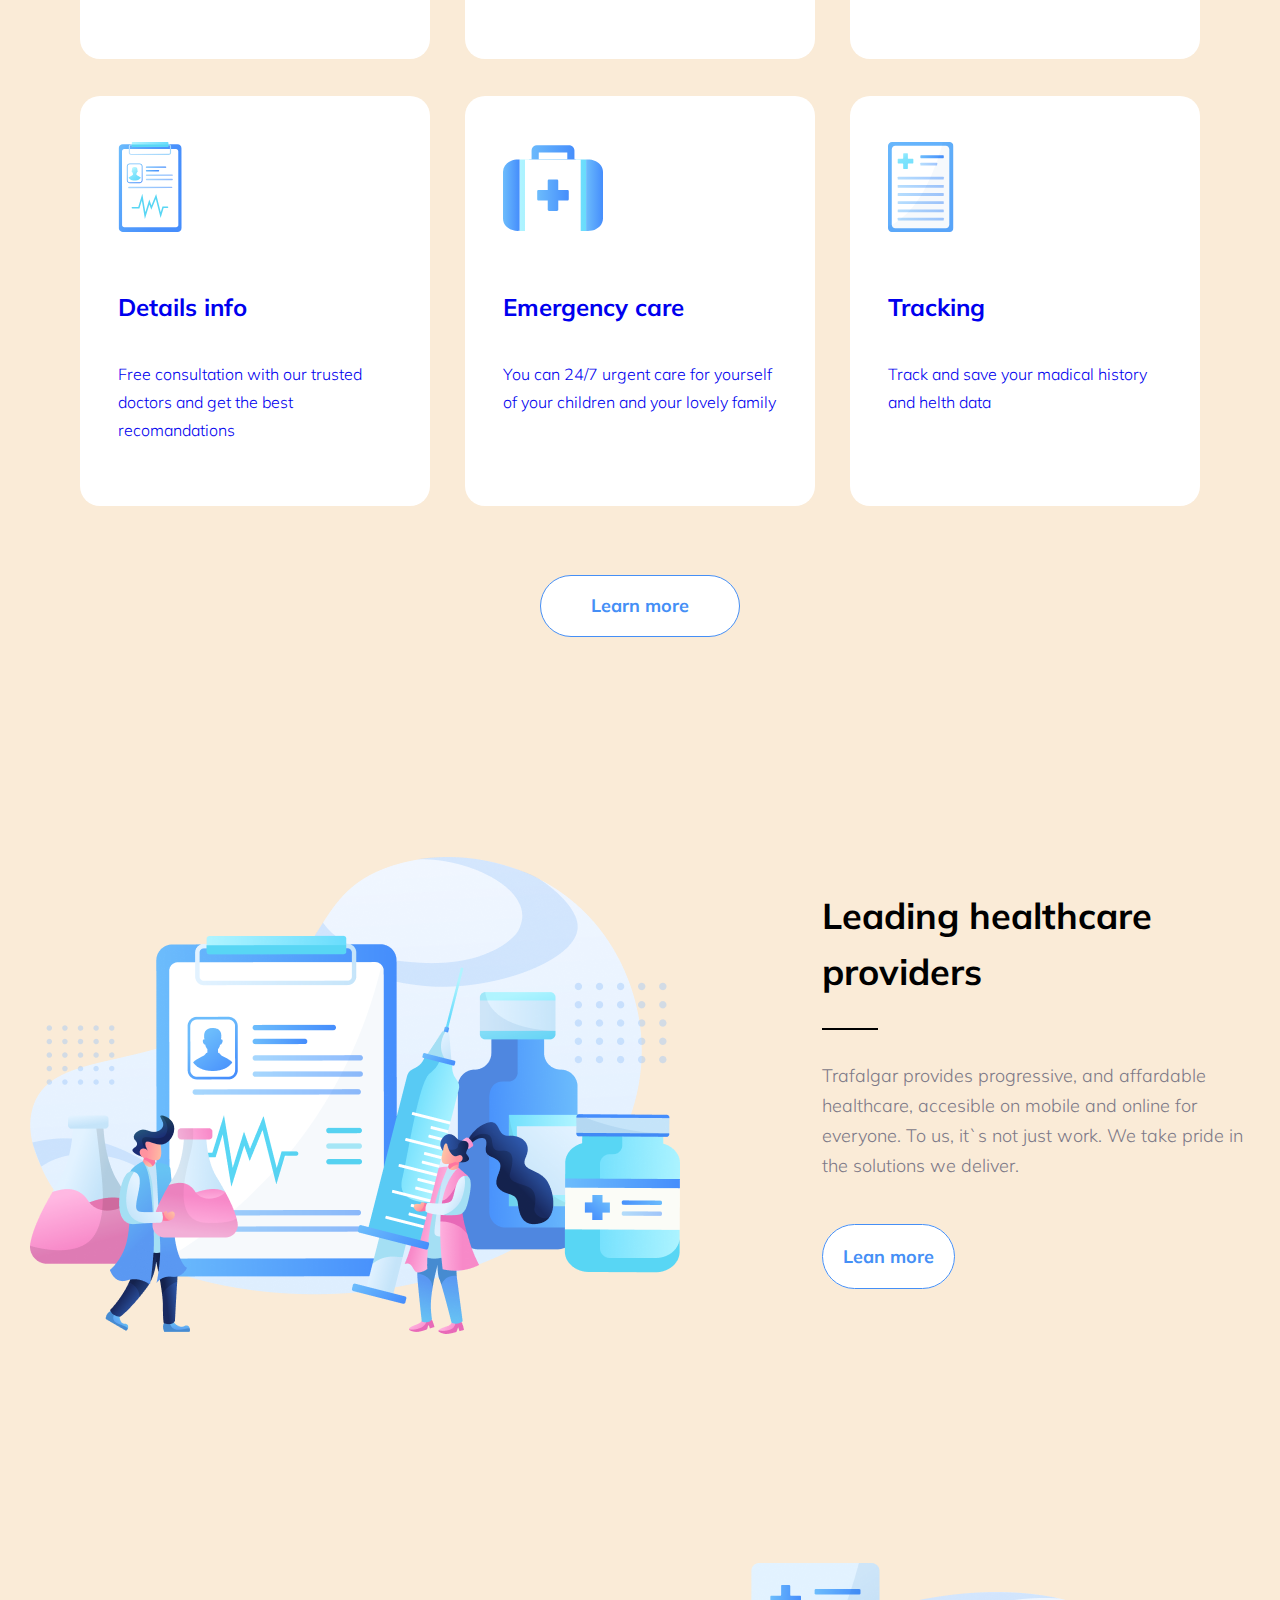
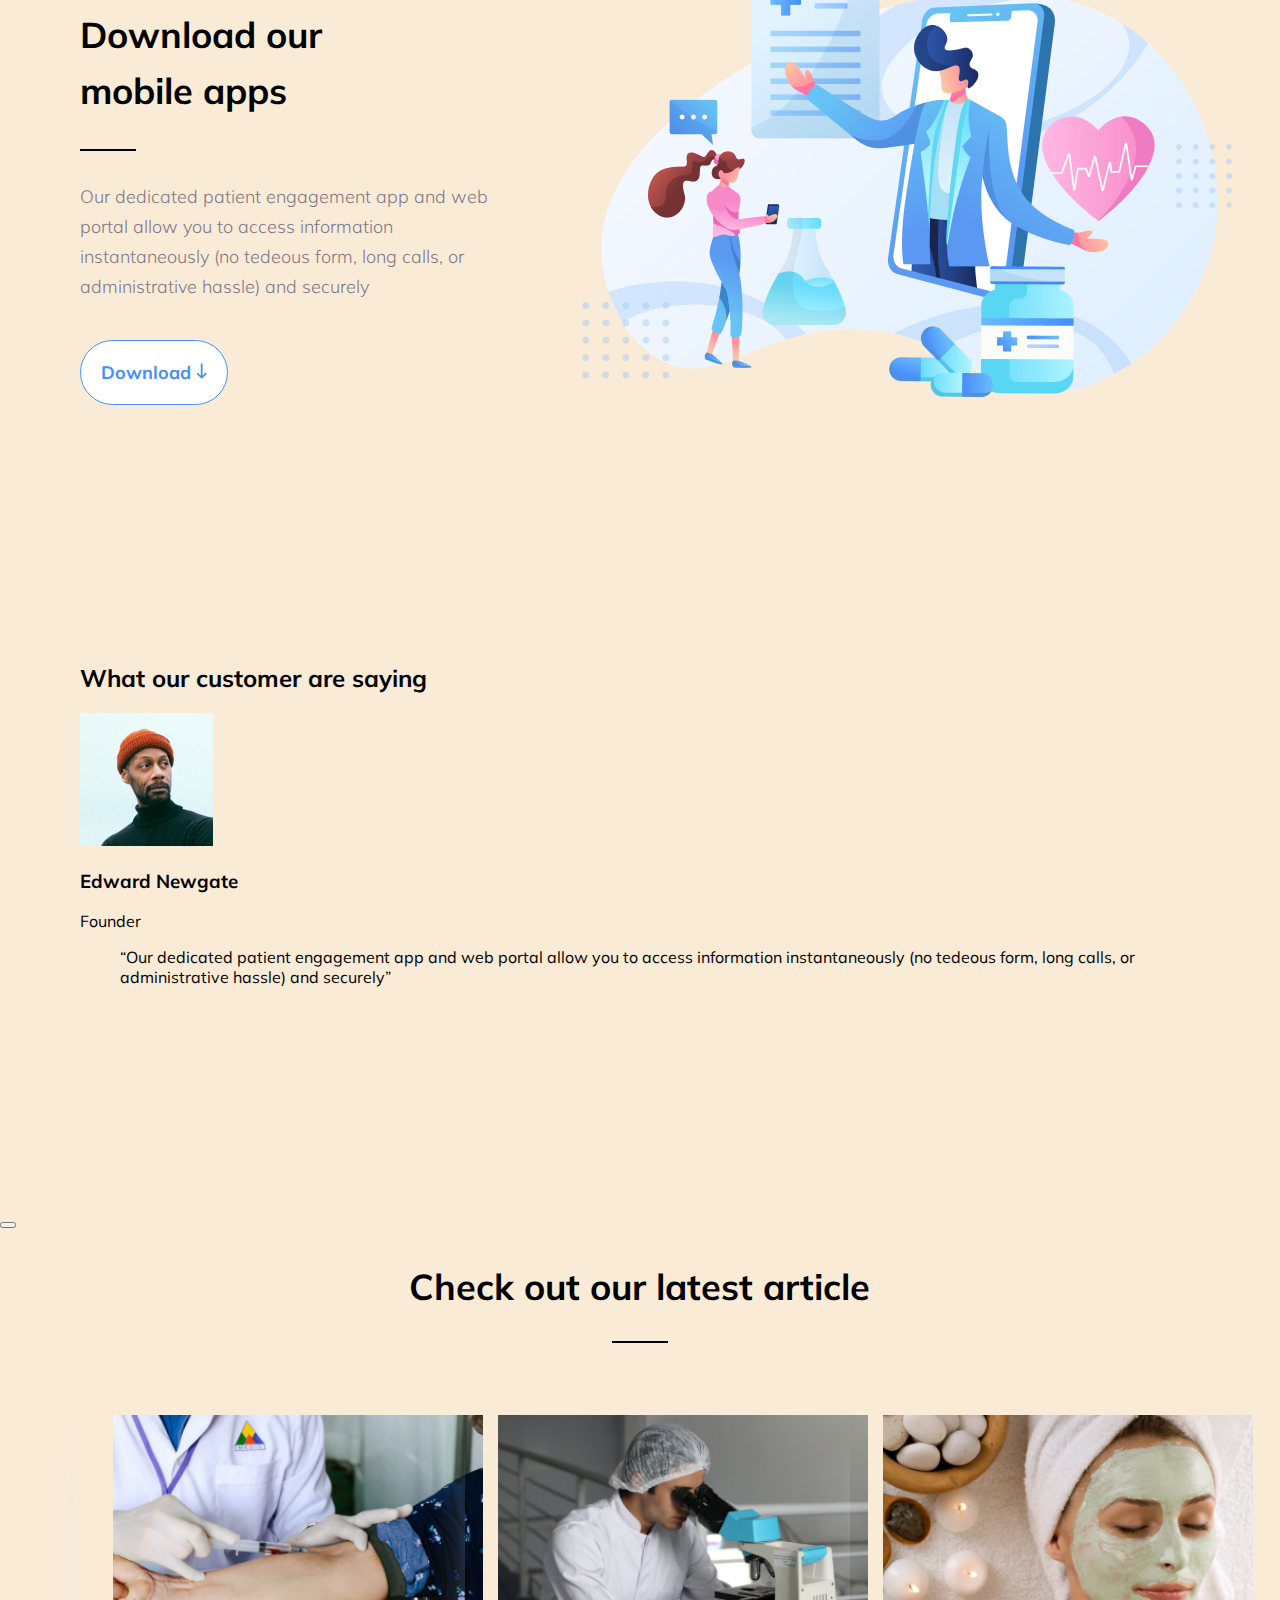
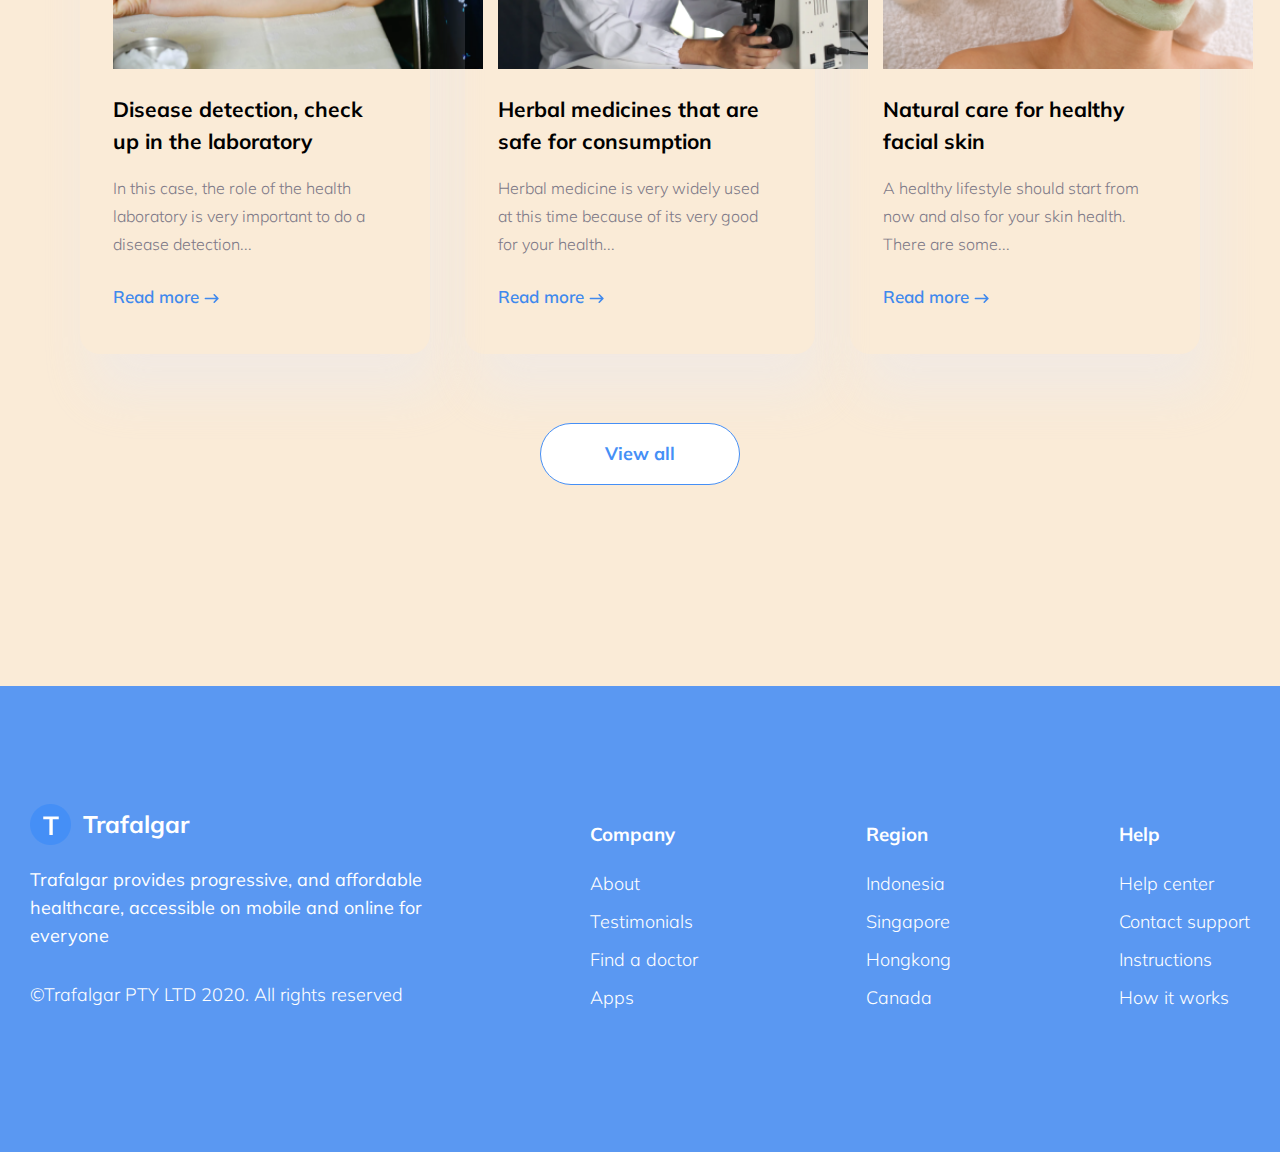
==== commit 79cfc44a: "added two section" ====
--- a/trfalgar8.html
+++ b/trfalgar8.html
@@ -115,7 +115,7 @@
                                    
          </section>
         
-         <section>
+         <section class="container testimanials">
              <h2>What our customer are saying</h2>
              <img src="img/edward.png" alt="edward">
              <h3>Edward Newgate</h3>
@@ -125,36 +125,37 @@
                 or administrative hassle) and securely”</blockquote>
          </section>
          <div><button></button></div>
-         <section>
+
+         <section class="container latest-article">
              <h2>Check out our latest article</h2>
-             <ul>
+             <ul class="latest-article-list">
                  <li>
-                     <img src="img/desiase.png" alt="desiase">
+                     <img class="latest-article-img" src="img/desiase.png" alt="desiase">
                      <h3>Disease detection, check 
                         up in the laboratory</h3>
                         <p>In this case, the role of the health laboratory is very important to do
                             a disease detection...</p>
-                            <a href="#">Read more</a>
+                            <a href="#">Read more     <img src="img/vector right.svg" alt="vector right"></a>
                  </li>
                  <li>
-                    <img src="img/herbal.png" alt="herbal">
+                    <img class="latest-article-img" src="img/herbal.png" alt="herbal">
                     <h3>Herbal medicines that are 
                         safe for consumption</h3>
                        <p>Herbal medicine is very widely used at this time because of its very good for your health...</p>
-                           <a href="#">Read more</a>
+                           <a href="#">Read more     <img src="img/vector right.svg" alt="vector right"></a>
                 </li>
                 <li>
-                    <img src="img/natural.png" alt="natural">
+                    <img class="latest-article-img" src="img/natural.png" alt="natural">
                     <h3>Natural care for healthy 
                         facial skin</h3>
                        <p>A healthy lifestyle should start from now and also for your skin health.
                         There are some...</p>
-                           <a href="#">Read more</a>
+                           <a href="#">Read more     <img src="img/vector right.svg" alt="vector right"></a>
                 </li>
              </ul>
          </section>
-         <p>
-            <a href="">View all</a>
+         <p class="text-center">
+            <a class="button" href="#">View all</a>
         </p> 
         
            </main>
--- a/styles.css
+++ b/styles.css
@@ -330,12 +330,125 @@
             color: #458FF6 ;
         }
         /* end sectiondownload */
+        /* start section testimanials */
+        .testimanials {
+            margin-bottom: 222px;
+            }
+
+
+
+
+
+
+
+
+
+
+
+
+
+
+
+
+
+
+
+
+
+
+
+
+
+
+
+
+
+
+
+
+
+
+
+
+
+
+
+
+        /* start section latest article */
+        .latest-article {
+            margin-bottom:69px;
+        }
+        .latest-article h2 {
+            font-weight: 700;
+            font-size: 36px;
+            font-style: normal;
+             line-height: 1.56;
+             margin-left: auto;
+             margin-right: auto;
+             width: 462px;
+        }
+        .latest-article h2::after {
+            content: ' ';
+            display: block;
+            width: 56px;
+            height: 2px;
+            background-color: black;
+            margin-left: auto;
+            margin-right: auto;           
+            margin-top: 26px;
+            margin-bottom: 72px;
+        }
+        .latest-article-list {
+            display: flex;
+            justify-content: space-between;
+        }
+        .latest-article-list li {
+            width: 350px;
+            margin-right: 35px;
+            padding-left: 33px;
+            padding-right: 51px;
+            padding-bottom: 43px;
+            box-shadow: 10px 40px 50px rgba(229, 233, 246, 0.4);
+            border-radius: 20px;
+        }
+        .latest-article-list li:last-of-type {
+            margin-right: 0;
+        }
+        .latest-article-list li h3 {
+            font-weight: 700;
+            font-size: 21px;
+            font-style: normal;
+            line-height: 1.52;
+            color: #000000;
+            margin-bottom: 12px;
+
+        }
+        .latest-article-list li p {
+            font-weight: 300;
+            font-size: 16px;
+            font-style: normal;
+            line-height: 1.75;
+             color: #7D7987;
+             margin-bottom: 25px;
+        }
+        .latest-article-img {
+            width: 370px;
+
+        }
+        .latest-article-list li a {
+            font-size: 17px;
+            font-weight: 600;
+            line-height: 1.65;
+            color: #4089ED;
+        }
+        /* end section latest article */
         /*  start footer */
         footer {
           background-color:#5A98F2;
           color: white;
           padding-top: 118px;
           padding-bottom: 112px;
+          margin-top: 201px;
         }
         .footer-container {
             display: flex;
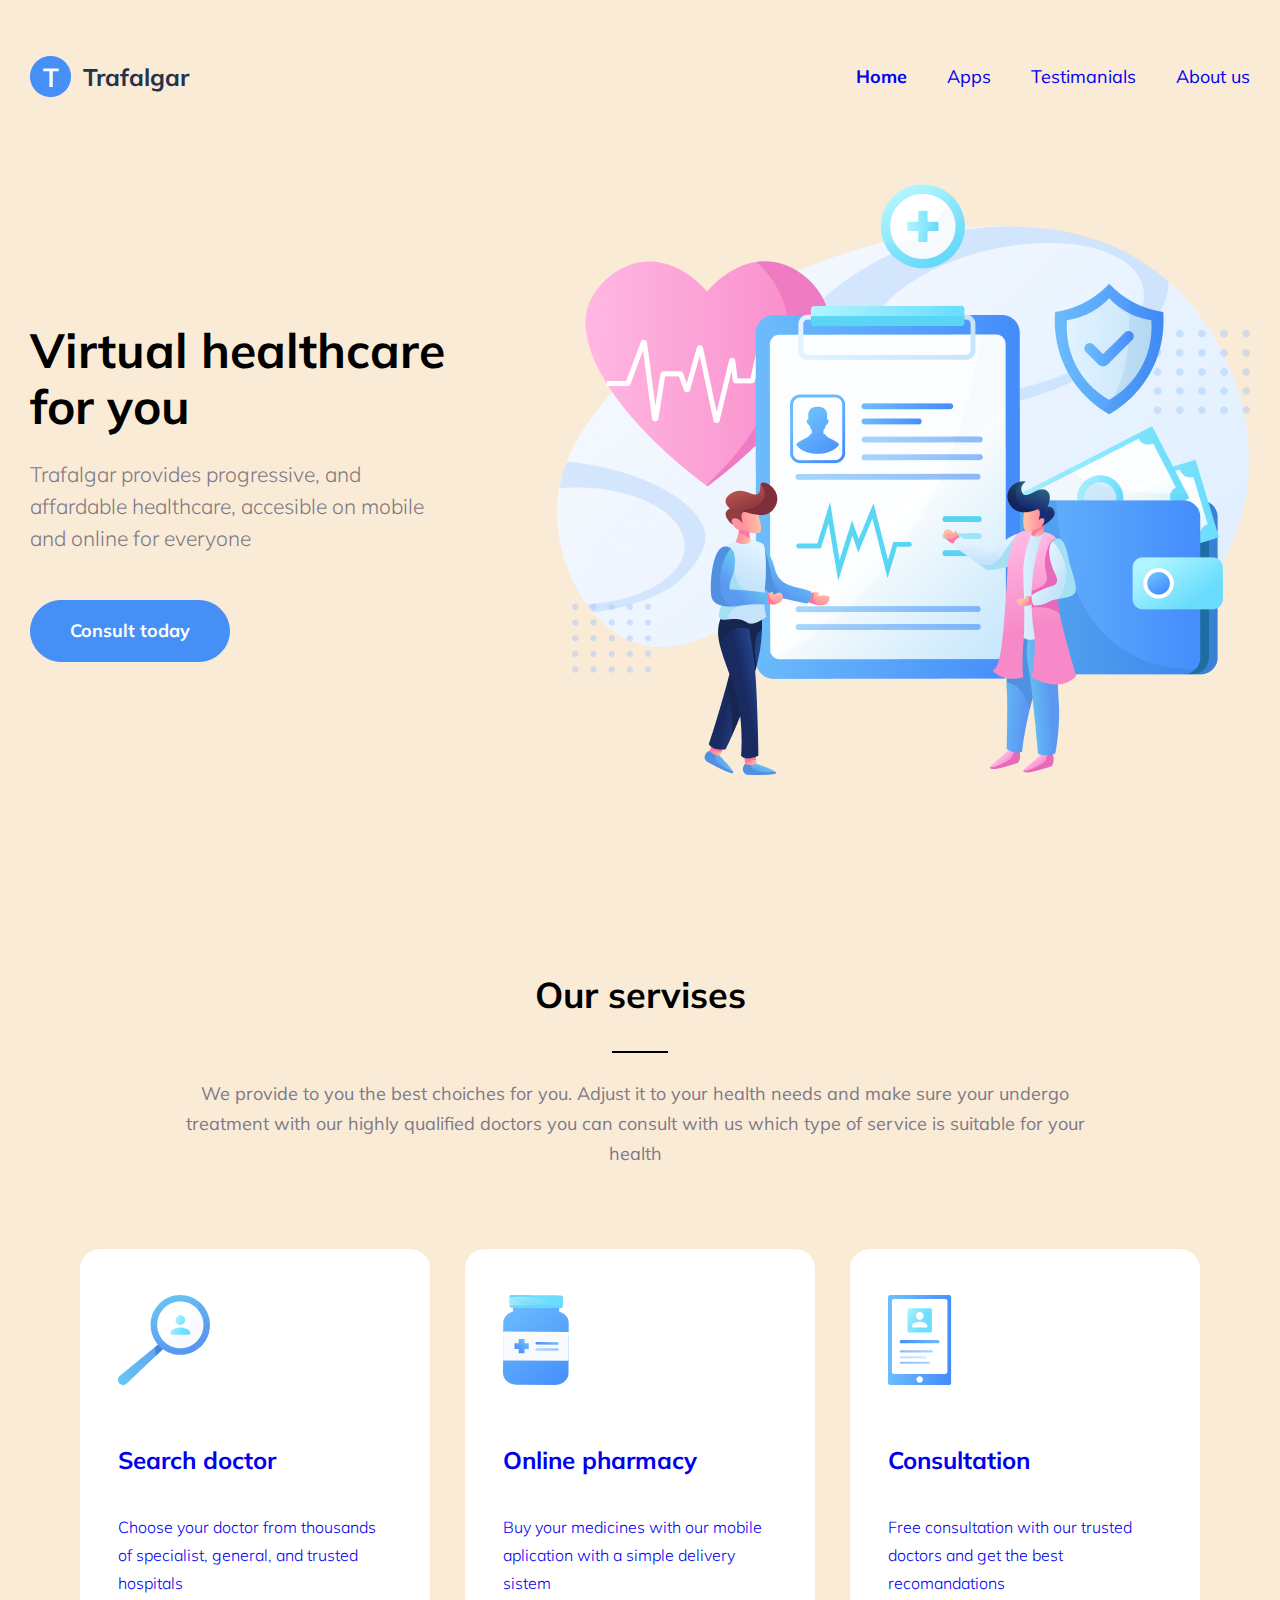
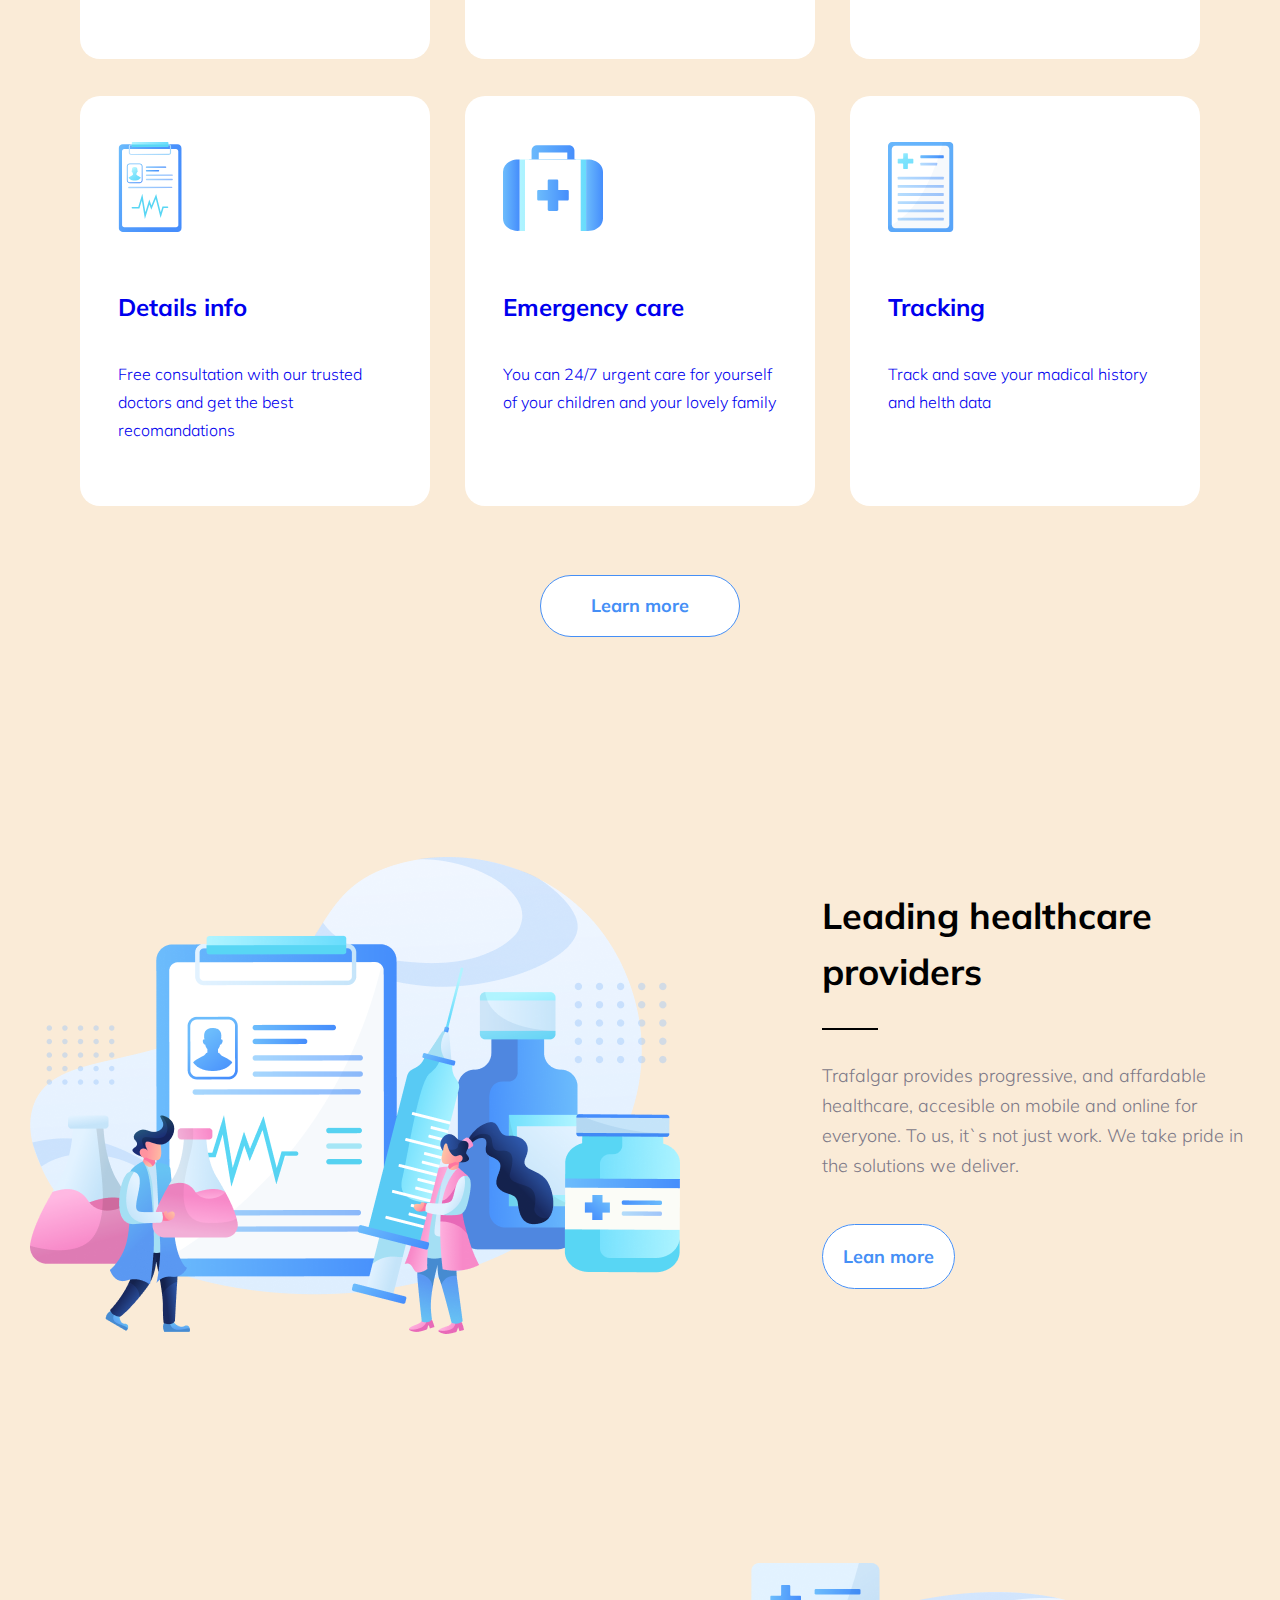
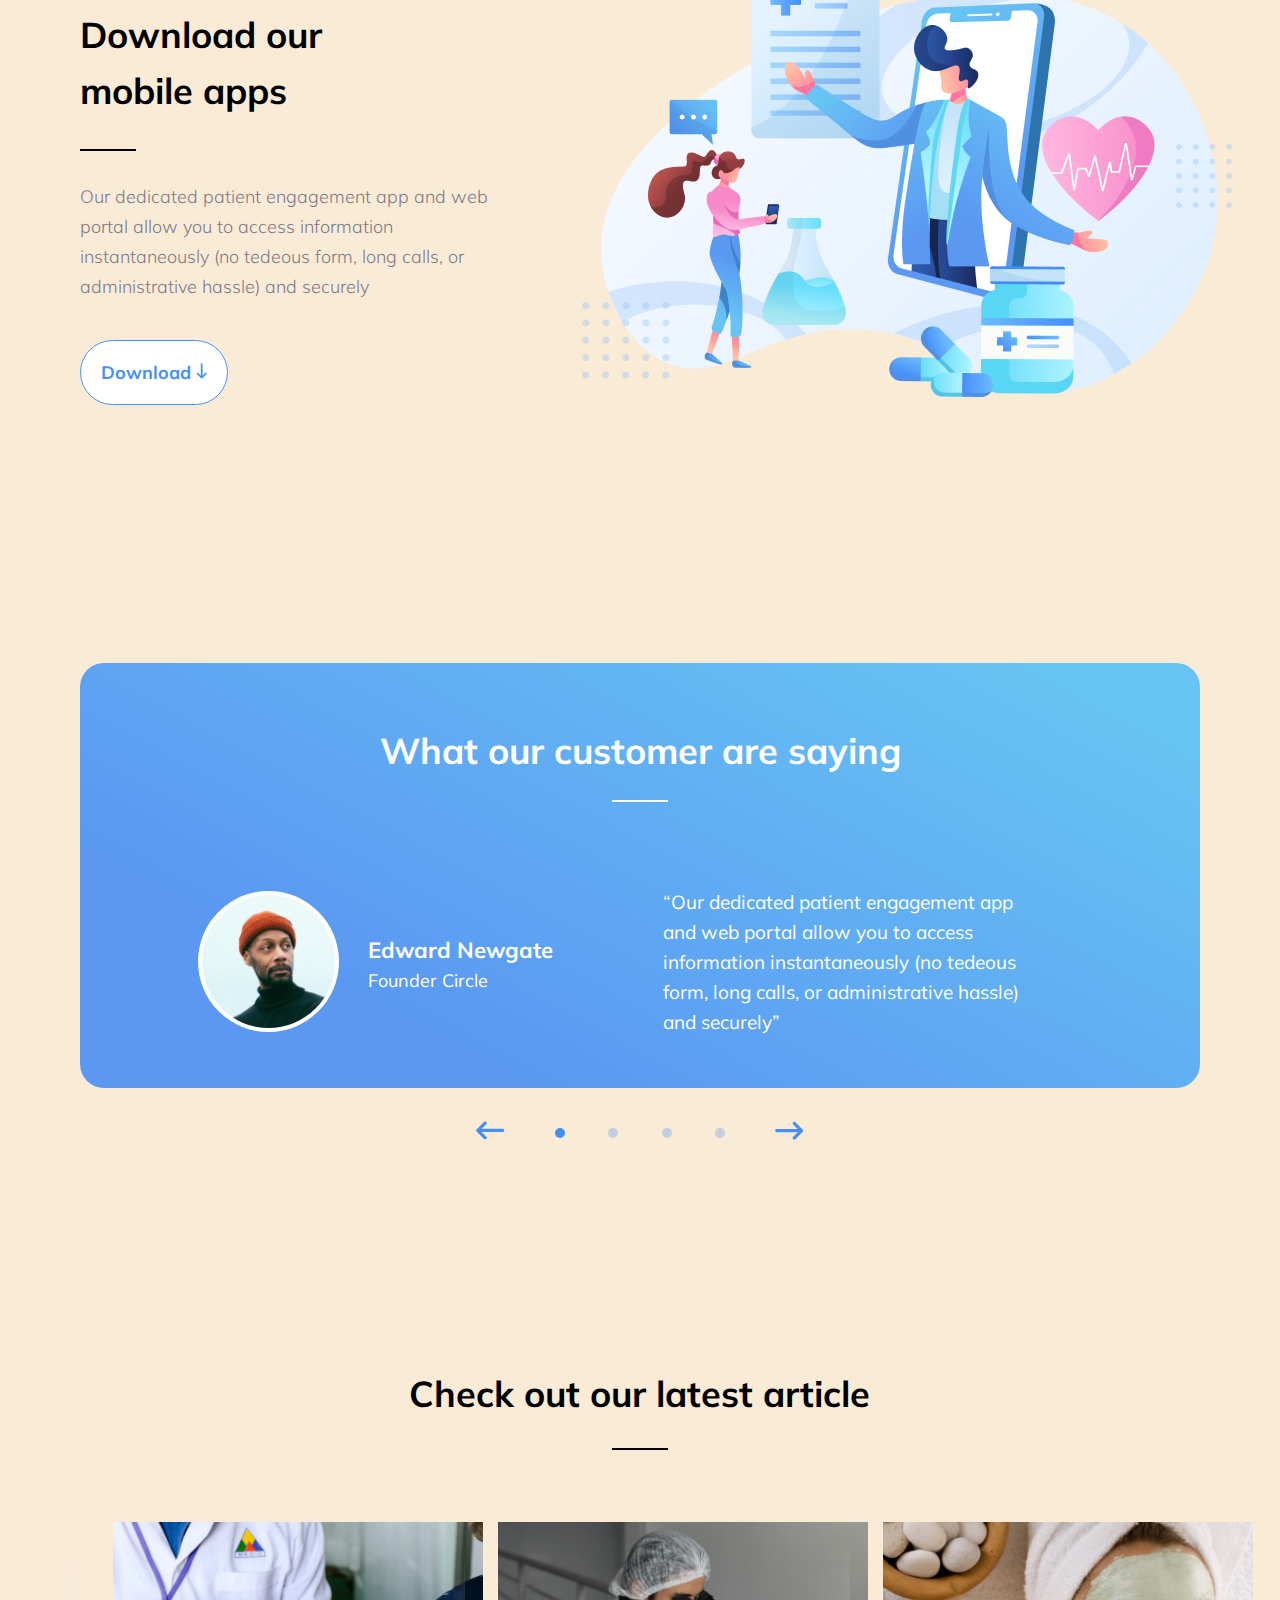
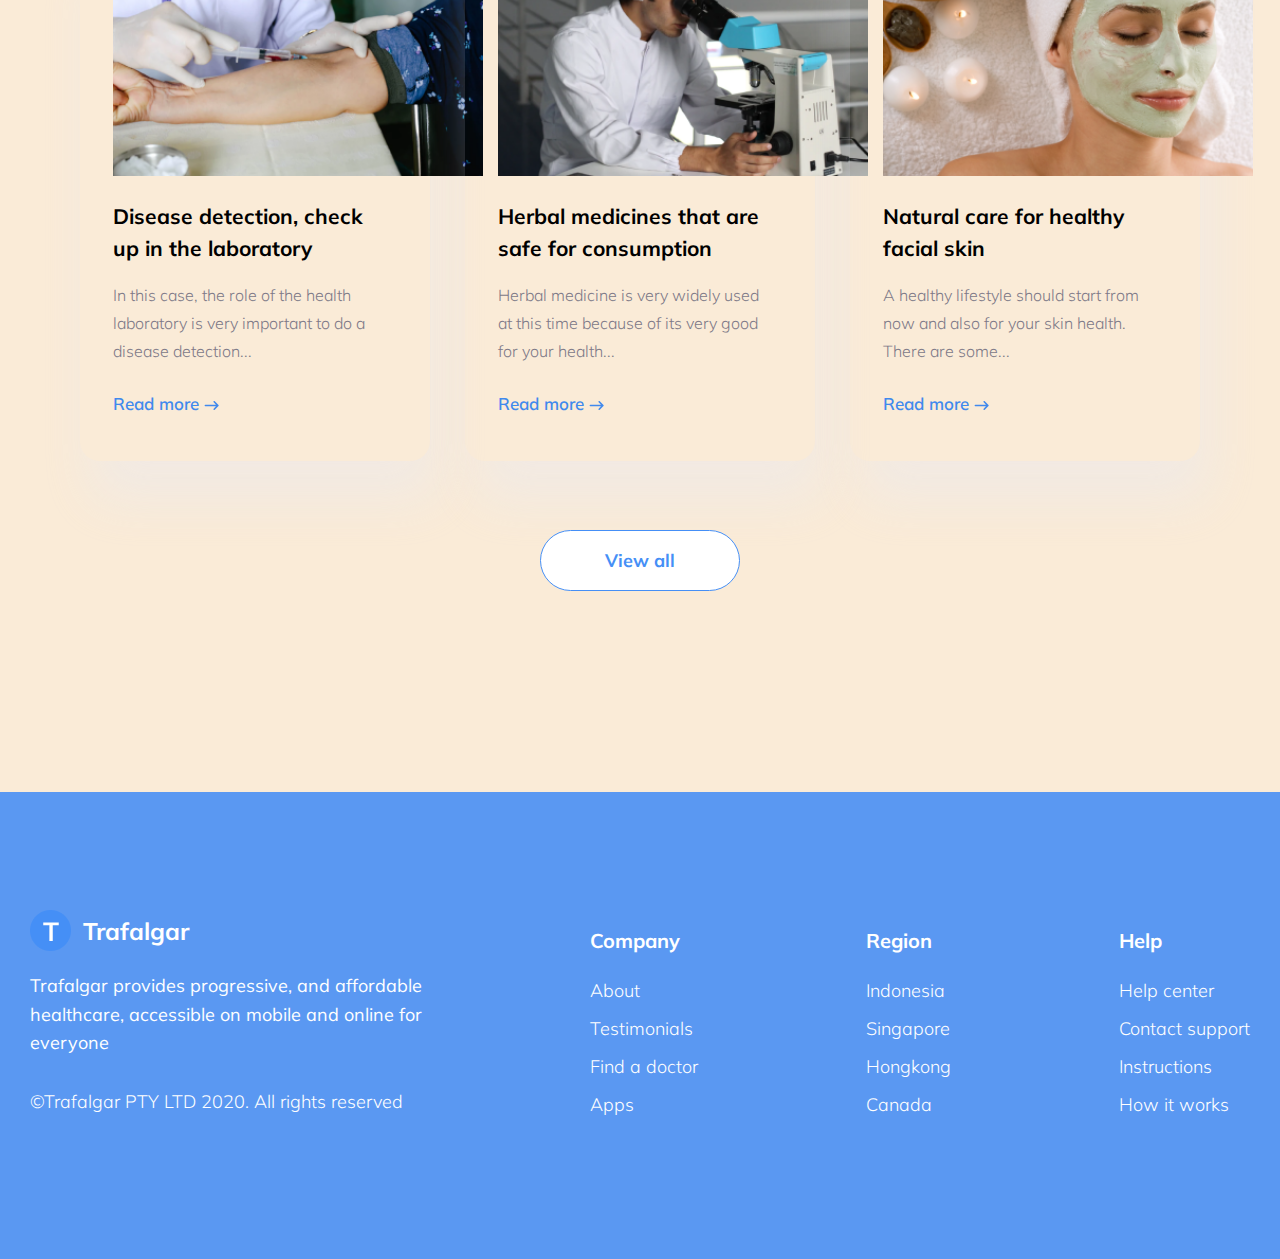
==== commit 5b0f8276: "end home work" ====
--- a/trfalgar8.html
+++ b/trfalgar8.html
@@ -114,17 +114,38 @@
                 <img class="download-img" src="img/download.png" alt="download">
                                    
          </section>
+         <!-- section testimanials -->
         
-         <section class="container testimanials">
+         <section class="testimanials">
+            <div class="testimanials-content container">
              <h2>What our customer are saying</h2>
-             <img src="img/edward.png" alt="edward">
+             
+             <div class="testimanials-img-blockquote">
+                    
+             <img src="img/edwardsvg.svg" alt="edward">
+             <div class="name">
              <h3>Edward Newgate</h3>
-             <p>Founder</p>
-             <blockquote>“Our dedicated patient engagement app and 
+             <p>Founder Circle</p>
+            </div>
+                 <blockquote>“Our dedicated patient engagement app and 
                 web portal allow you to access information instantaneously (no tedeous form, long calls, 
                 or administrative hassle) and securely”</blockquote>
-         </section>
-         <div><button></button></div>
+            </div>  
+            </div>
+           <p class="text-center">
+         <ul class="list-button">
+             <li>
+                <button class="vector"><img src="img/vector-left.png" alt="vector-left"></button>
+             </li>
+             <li><button class="dot1"></button></li>
+             <li><button class="dot2"></button></li>
+             <li><button class="dot2"></button></li>
+             <li><button class="dot2"></button></li>
+             <li><button class="vector"><img src="img/vector-right.png" alt="vector-right"></button></li>
+         </ul>
+         </p>        
+        </section>
+         
 
          <section class="container latest-article">
              <h2>Check out our latest article</h2>
@@ -135,14 +156,14 @@
                         up in the laboratory</h3>
                         <p>In this case, the role of the health laboratory is very important to do
                             a disease detection...</p>
-                            <a href="#">Read more     <img src="img/vector right.svg" alt="vector right"></a>
+                            <a href="#">Read more     <img src="img/right.svg" alt="vector-right"></a>
                  </li>
                  <li>
                     <img class="latest-article-img" src="img/herbal.png" alt="herbal">
                     <h3>Herbal medicines that are 
                         safe for consumption</h3>
                        <p>Herbal medicine is very widely used at this time because of its very good for your health...</p>
-                           <a href="#">Read more     <img src="img/vector right.svg" alt="vector right"></a>
+                           <a href="#">Read more     <img src="img/right.svg" alt="vector-right"></a>
                 </li>
                 <li>
                     <img class="latest-article-img" src="img/natural.png" alt="natural">
@@ -150,7 +171,7 @@
                         facial skin</h3>
                        <p>A healthy lifestyle should start from now and also for your skin health.
                         There are some...</p>
-                           <a href="#">Read more     <img src="img/vector right.svg" alt="vector right"></a>
+                          <a href="#">Read more     <img src="img/right.svg" alt="vector-right"></a>
                 </li>
              </ul>
          </section>
--- a/styles.css
+++ b/styles.css
@@ -329,50 +329,108 @@
             text-align: center;
             color: #458FF6 ;
         }
-        /* end sectiondownload */
+        /* end section download */
         /* start section testimanials */
         .testimanials {
             margin-bottom: 222px;
-            }
-
-
-
-
-
-
-
-
-
-
-
-
-
-
-
-
-
-
-
-
-
-
-
-
-
-
-
-
-
-
-
-
-
-
-
-
-
-
-
+            width: 1220px;
+            margin-left: auto;
+            margin-right: auto;
+             }
+
+            .testimanials-img-blockquote {
+                display: flex;
+                justify-content: space-between;
+                align-items: center;
+            }
+            .testimanials-content {
+                background: linear-gradient(208.18deg, #67C3F3 9.05%, #5A98F2 76.74%);
+                border-radius: 24px;
+                height: 425px;
+                padding: 64px 118px 79px 118px;               
+                
+            }
+            .testimanials-content h2 {
+                text-align: center;
+                font-size: 36px;
+                font-weight: 700;
+                line-height: 1.33;
+                margin-top: 0;
+                color: white;
+            }
+            .testimanials-content h2::after {
+             content: ' ';
+            display: block;
+            width: 56px;
+            height: 2px;
+            background-color: white;
+            margin-top: 25px;
+            margin-bottom: 66px;
+            margin-left: auto;
+            margin-right: auto;
+            }
+            .testimanials-img-blockquote blockquote {
+                width: 420px;
+                font-size: 19px;
+                font-weight: 400;
+                line-height: 1.58;
+                color: white;
+                margin-left: 110px;
+               
+            }
+            .testimanials-img-blockquote img {
+                margin-right: 29px;
+            }
+            .name {
+                display: inline-block;
+                white-space: nowrap;                              
+               }
+            .name h3 {
+                font-size: 22px;
+                font-weight: 700;
+                line-height: 0.7;
+                color: white;
+                margin-bottom: 10px;
+                  }
+            .name p {
+                font-size: 18px;
+                font-weight: 400;
+                line-height: 0.5;
+                color: white;
+                  }
+                  
+                .list-button {
+                      display: flex;
+                      justify-content: space-between;
+                      width: 340px;
+                      margin-left: auto;
+                      margin-right: auto;
+                     align-items: center;                
+
+                  }
+                  .dot1 {
+                    height: 10px;
+                    width: 10px;
+                    border-radius: 5px;
+                    background-color: #458FF6;
+                    padding: 0;
+                    border: 0;
+                    opacity: 1;
+                    
+                  }
+                  .dot2 {
+                    height: 10px;
+                    width: 10px;
+                    border-radius: 5px;
+                    background-color: #458FF6;
+                    padding: 0;
+                    border: 0;
+                    opacity: 0.3;
+                  }
+                  .vector {
+                      border: 0;
+                      background-color: antiquewhite;
+                  }
 
         /* start section latest article */
         .latest-article {
@@ -440,7 +498,7 @@
             font-weight: 600;
             line-height: 1.65;
             color: #4089ED;
-        }
+              }
         /* end section latest article */
         /*  start footer */
         footer {
@@ -452,11 +510,8 @@
         }
         .footer-container {
             display: flex;
-            justify-content: space-between;           
-        }
-        .navigation {
-         
-        }
+            justify-content: space-between;       
+           }
         footer a {
             color: inherit;
         }
@@ -488,8 +543,7 @@
             color: white;
         }
         
-        }
-        .navigation h3 {
+           .navigation h3 {
             font-size: 20px;
             font-weight: 700;
             line-height: 1.1;
@@ -499,9 +553,7 @@
             font-weight: 300;
             line-height: 2.11;
         }
-        .navigation li {
-            
-        }
+        
 
 
         
